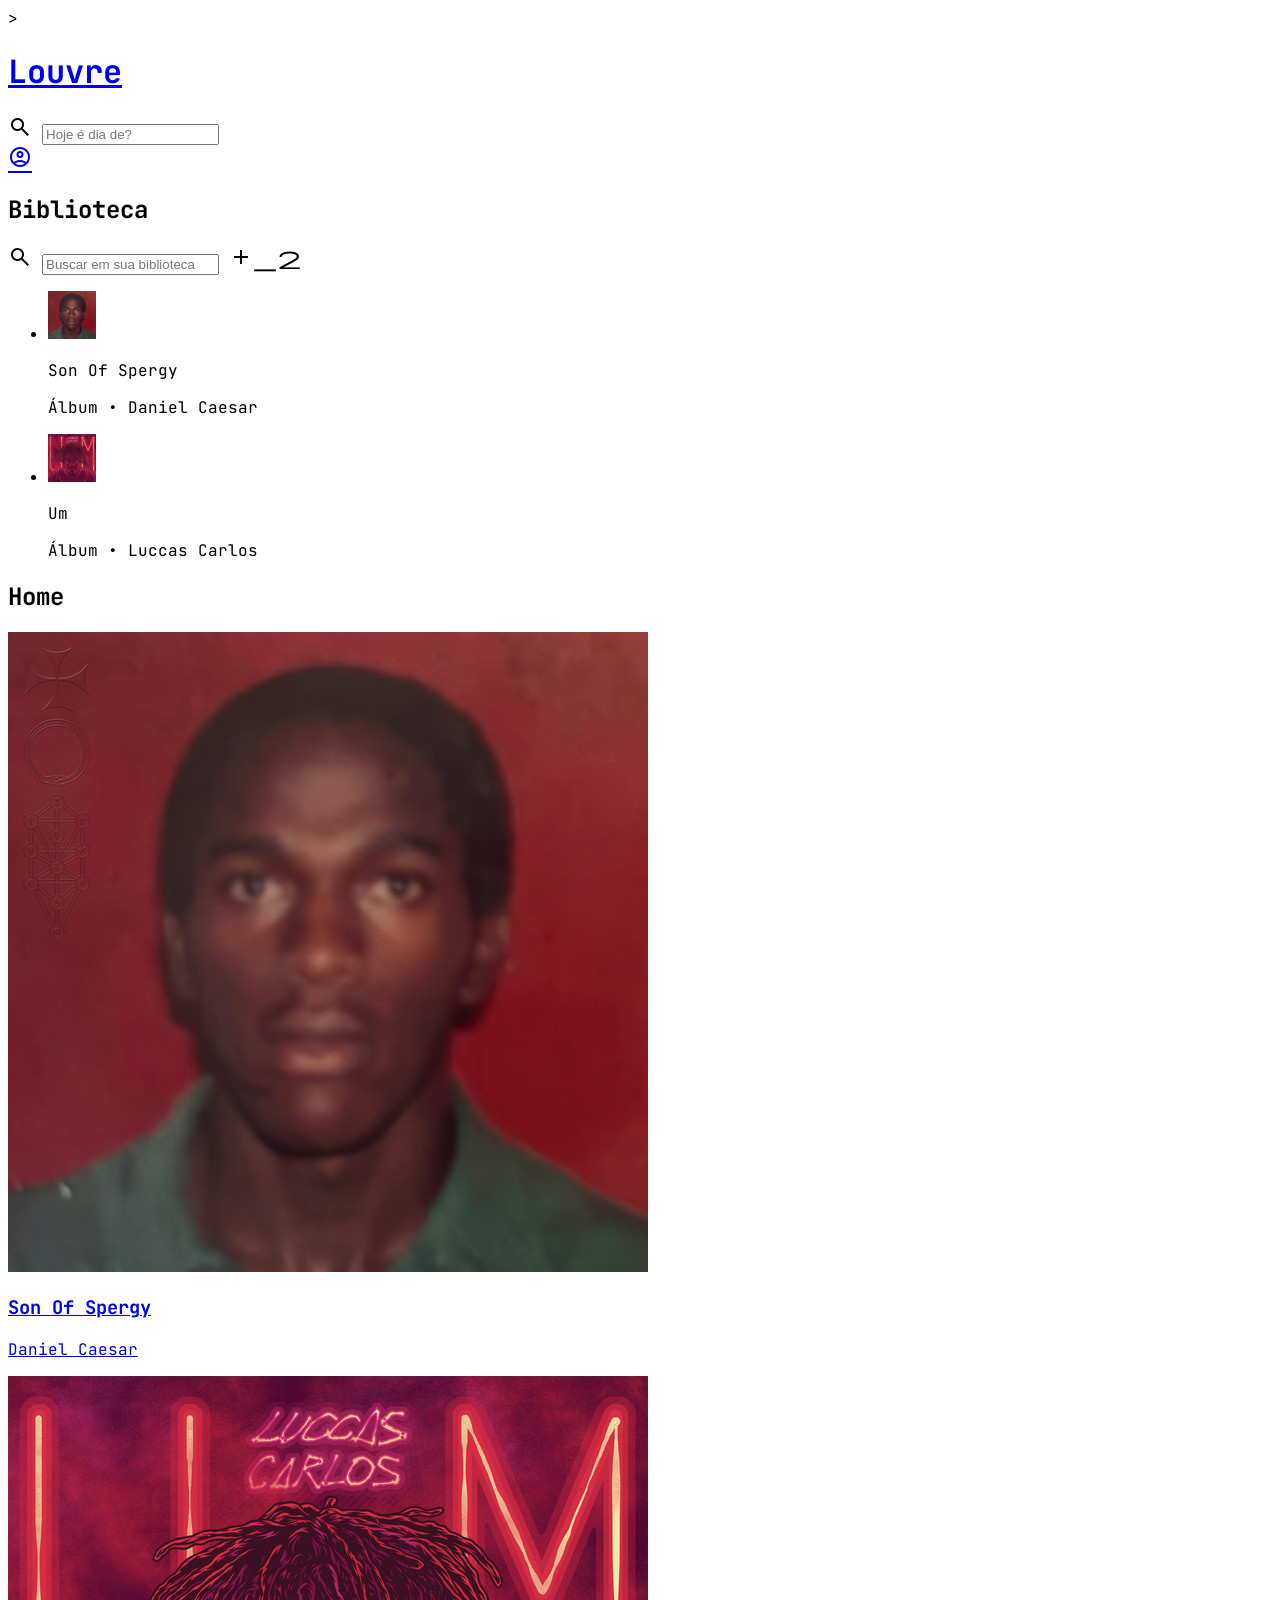
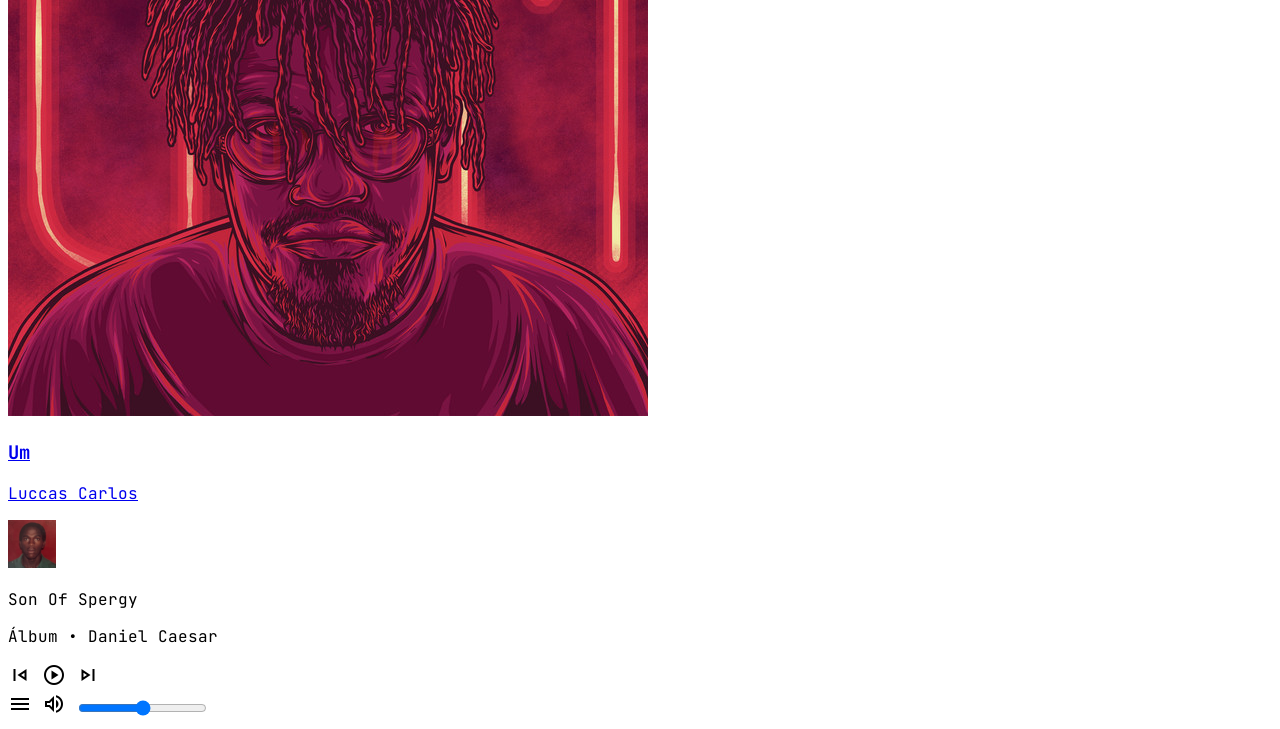
==== index.html @ fd935e62 "chore: estrutura inicial do Louvre com dados estáticos" ====
<!DOCTYPE html>
<html lang="pt-BR">

<head>
    <meta charset="UTF-8">
    <meta name="viewport" content="width=device-width, initial-scale=1.0">

    <title>Louvre Music</title>

    <link
        rel="stylesheet" href="assets/css/style.css">    
    >

    <!-- Google Fonts -->
    <link rel="preconnect" href="https://fonts.googleapis.com">
    <link rel="preconnect" href="https://fonts.gstatic.com" crossorigin>
    <link href="https://fonts.googleapis.com/css2?family=JetBrains+Mono:ital,wght@0,100..800;1,100..800&display=swap" rel="stylesheet">

    <!-- Google Material Symbols -->
    <link href="https://fonts.googleapis.com/css2?family=Material+Symbols+Outlined" rel="stylesheet" />
</head>

<body>
    <header class = "cabecalho">
        <div class = "marca">

            <!--href + a = vai pra lá-->
            <a href = "#index.html"><h1>Louvre</h1></a>
            
        </div>

        <div>

            <span class="material-symbols-outlined">
                search
            </span>

            <label for="busca"></label>
            <input type="text" id="busca" name="busca" placeholder="Hoje é dia de?">

        </div>

        <div>
            <a href = "perfil.html" <span class="material-symbols-outlined">
                account_circle
            </span></a>
        </div>
    </header>

    <main class = "conteudo">

        <aside class = "biblioteca">

            <div class = "cabecalho-biblioteca">

                <h2>Biblioteca</h2>

                <span class="material-symbols-outlined">
                search
                </span>

                <label for="busca"></label>
                <input type="text" id="busca" name="busca" placeholder="Buscar em sua biblioteca">

                <span class="material-symbols-outlined">
                    add_2
                </span>
            </div>

            <!-- Lista de Álbuns na Biblioteca -->
            <ul class="lista-biblioteca">

                <!-- Son of Spergy -->
                <li>
                    <img src="assets/img/capa-son-of-spergy.jpg" alt="Capa Son of Spergy" width="48">
                    <div class="info-item">
                        <p class="titulo">Son Of Spergy</p>
                        <p class="detalhes">
                            Álbum • Daniel Caesar
                        </p>
                    </div>
                </li>

                <!-- Um -->
                <li>
                    <img src="assets/img/capa-um.jpg" alt="Capa Um" width="48">
                    <div class="info-item">
                        <p class="titulo">Um</p>
                        <p class="detalhes">Álbum • Luccas Carlos</p>
                    </div>
                </li>
            </ul>
        </aside>

        <!-- LADO DIREITO: SUGESTÕES DO LOUVRE -->
        <section class="sugestoes-louvre">
            <h2>Home</h2>
            
            <div class="grid-cards">
                <!-- Card Son of Spergy-->
                <article class="card-album">
                    <!-- O href aqui direciona para a nova página do álbum -->
                    <a href="son-of-spergy.html">
                        <img src="assets/img/capa-son-of-spergy.jpg" alt="Capa Son of Spergy">
                        <h3>Son Of Spergy</h3>
                        <p>Daniel Caesar</p>
                    </a>
                </article>

                <!-- Card Um -->
                <article class="card-album">
                    <a href="#">
                        <img src="assets/img/capa-um.jpg" alt="Capa Um">
                        <h3>Um</h3>
                        <p>Luccas Carlos</p>
                    </a>
                </article>
            </div>
        </section>
    </main>

    <footer class="rodape">
        
        <article class= "tocando-agora">
            <img src="assets/img/capa-son-of-spergy.jpg" alt="Capa Son of Spergy" width="48">
                    <div class="info-item">
                        <p class="titulo">Son Of Spergy</p>
                        <p class="detalhes">
                            Álbum • Daniel Caesar
                        </p>
                    </div>
        </article>

        <div class = "player">
            
            <span class="material-symbols-outlined">
                skip_previous
            </span>

            <span class="material-symbols-outlined">
                play_circle
            </span>

            <span class="material-symbols-outlined">
                skip_next
            </span>
        </div>

        <div class = "controles">

            <span class="material-symbols-outlined">
                menu
            </span>


            <span class="material-symbols-outlined">
                volume_up
            </span>

            <label for="volume"></label>
            <input type="range" id="volume" name="volume" min="0" max="100" value="50">
</body>
</html>
---- assets/css/style.css ----
body {
    font-family: "JetBrains Mono", monospace;
}
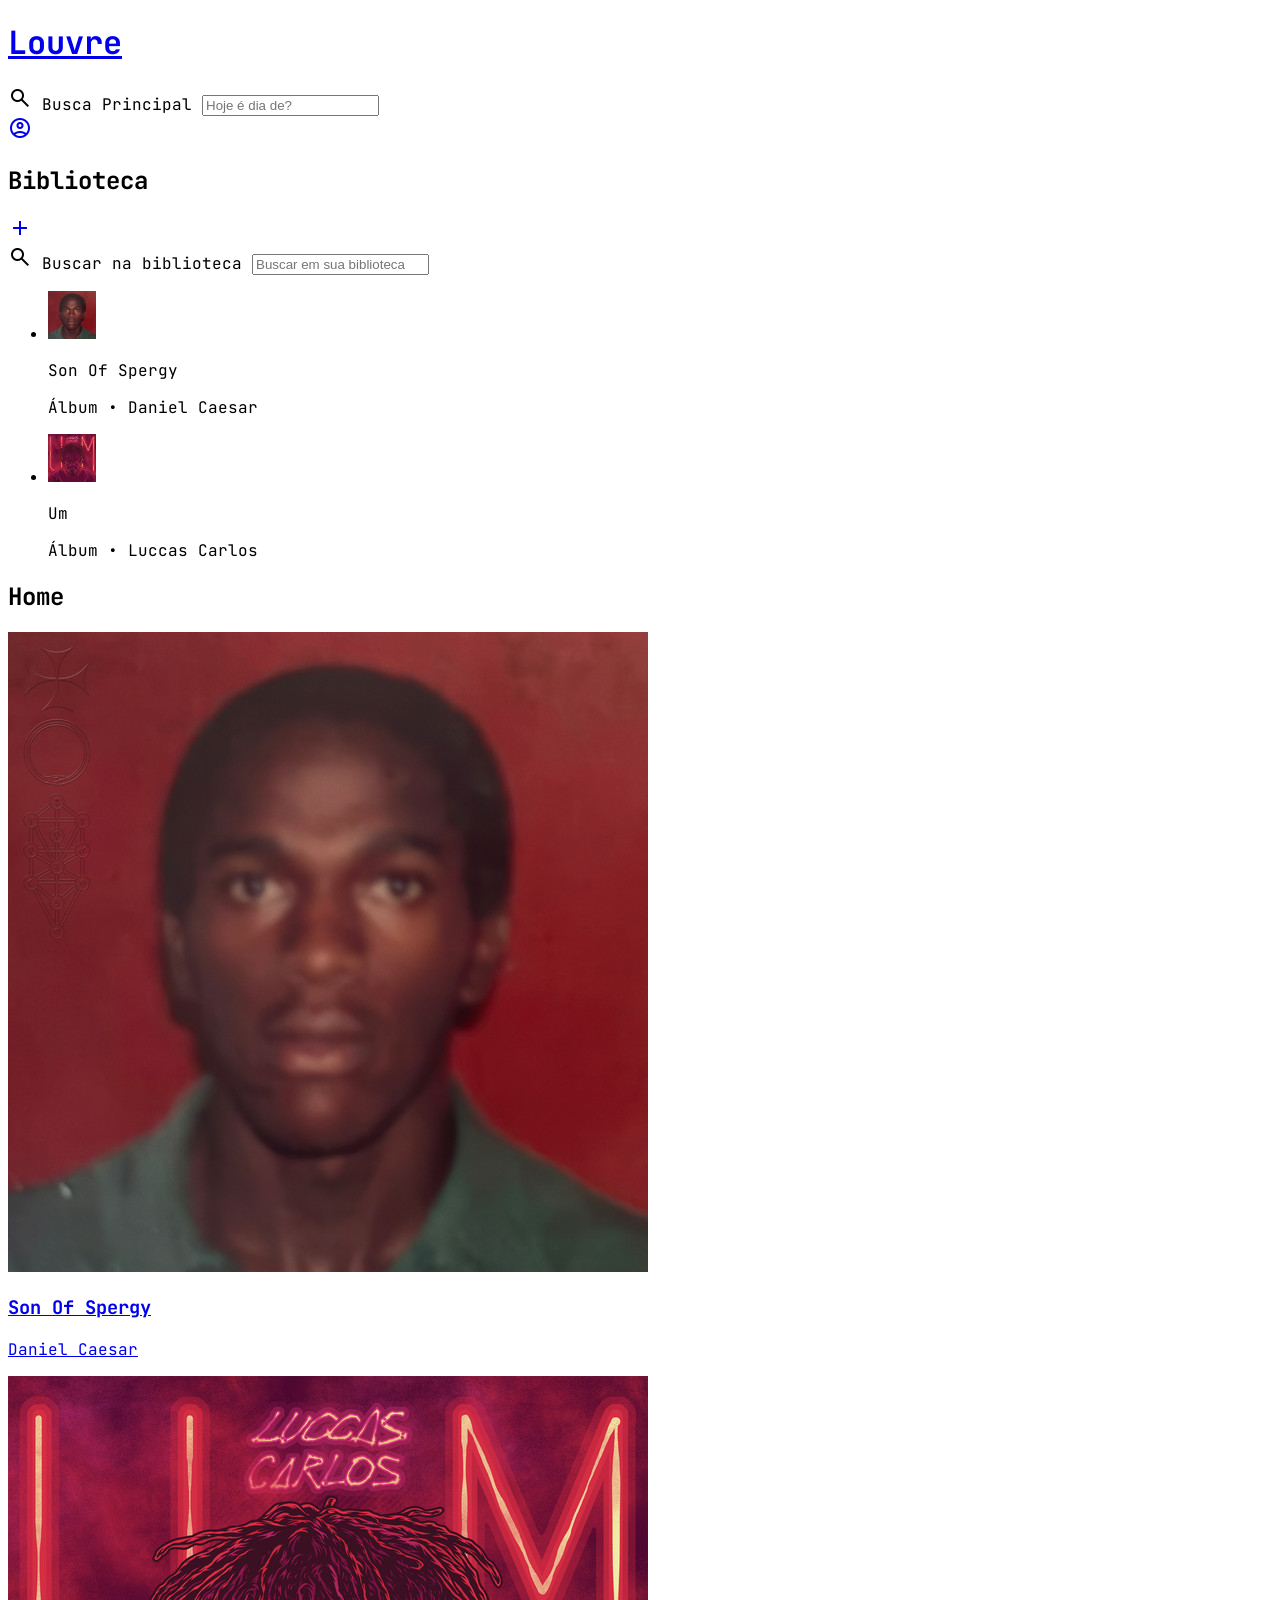
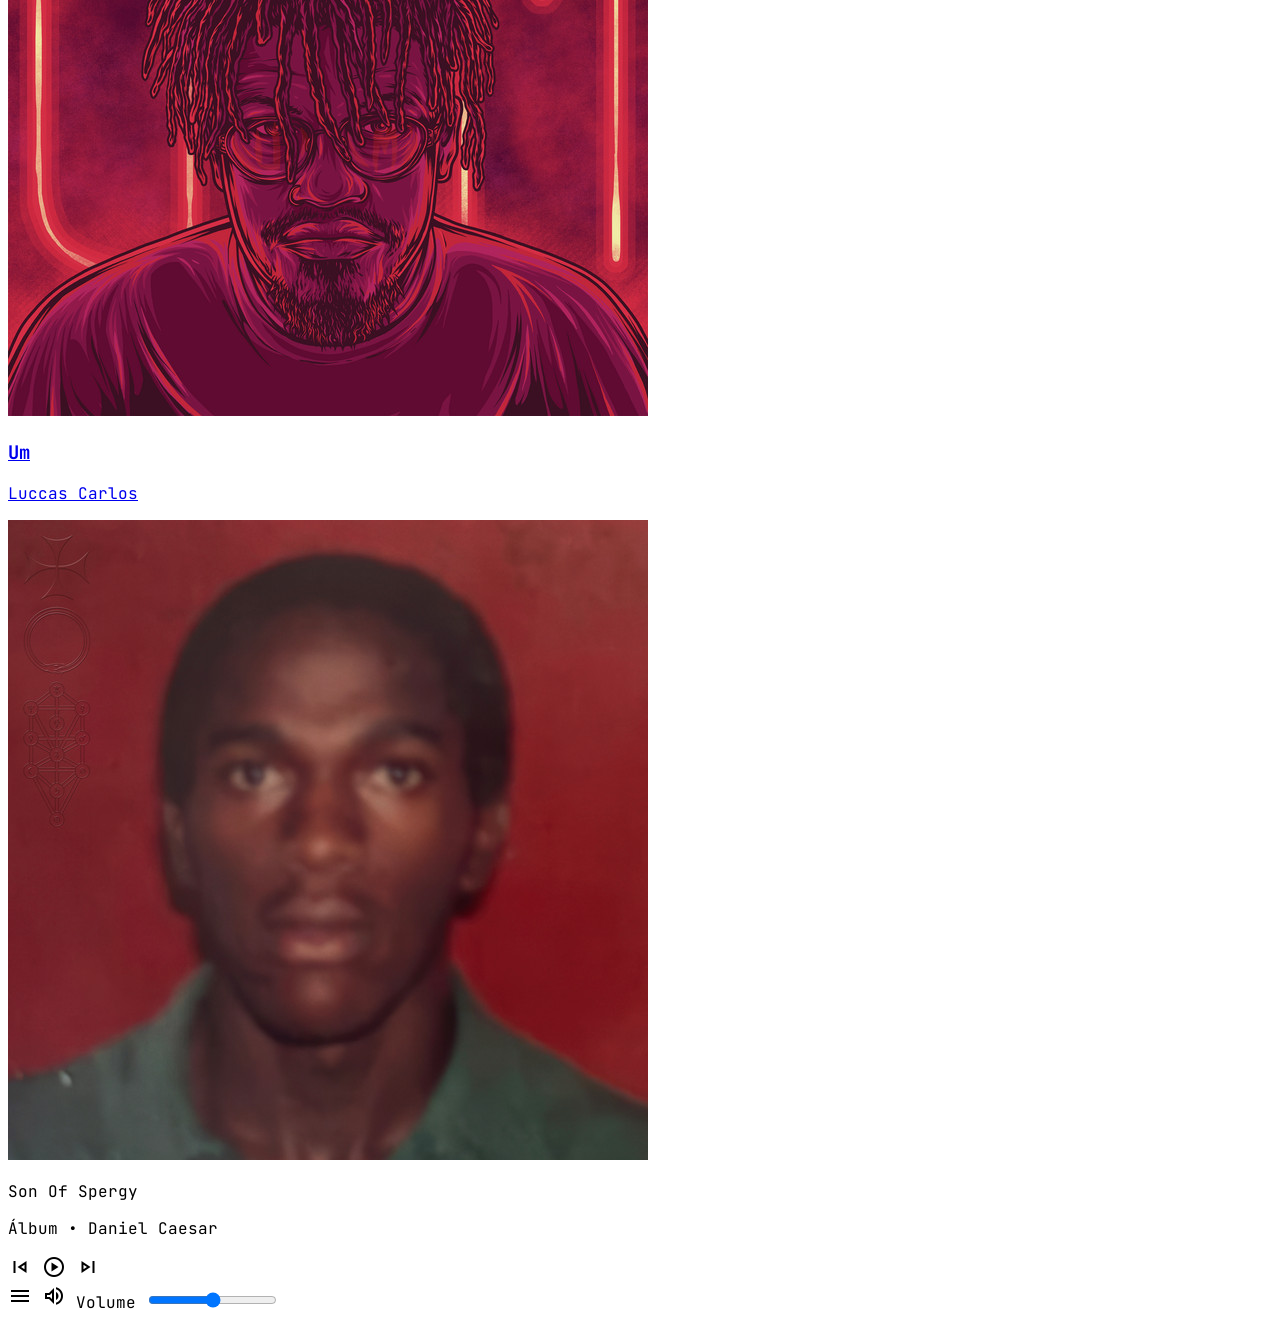
==== commit f4ed3d96: "fix: correção de de links, tags e ids" ====
--- a/index.html
+++ b/index.html
@@ -8,7 +8,7 @@
     <title>Louvre Music</title>
 
     <link
-        rel="stylesheet" href="assets/css/style.css">    
+        rel="stylesheet" href="assets/css/style.css" 
     >
 
     <!-- Google Fonts -->
@@ -25,29 +25,29 @@
         <div class = "marca">
 
             <!--href + a = vai pra lá-->
-            <a href = "#index.html"><h1>Louvre</h1></a>
+            <a href = "index.html"><h1>Louvre</h1></a>
             
         </div>
 
-        <div>
+        <div class="barra-busca">
 
             <span class="material-symbols-outlined">
                 search
             </span>
 
-            <label for="busca"></label>
-            <input type="text" id="busca" name="busca" placeholder="Hoje é dia de?">
+            <label for="busca-principal" class="sr-only">Busca Principal</label>
+            <input type="text" id="busca-principal" name="busca" placeholder="Hoje é dia de?">
 
         </div>
 
-        <div>
-            <a href = "perfil.html" <span class="material-symbols-outlined">
-                account_circle
-            </span></a>
+        <div class="menu-perfil">
+            <a href="pages/perfil.html" title="Meu Perfil">
+                <span class="material-symbols-outlined">account_circle</span>
+            </a>
         </div>
     </header>
 
-    <main class = "conteudo">
+    <div class = "conteiner-principal">
 
         <aside class = "biblioteca">
 
@@ -55,16 +55,16 @@
 
                 <h2>Biblioteca</h2>
 
-                <span class="material-symbols-outlined">
-                search
-                </span>
-
-                <label for="busca"></label>
-                <input type="text" id="busca" name="busca" placeholder="Buscar em sua biblioteca">
-
-                <span class="material-symbols-outlined">
-                    add_2
-                </span>
+                <!-- ícones que eram ações agora são botões/links -->
+                <div class="acoes-biblio">
+                    <a href="pages/cadastro.html" title="Adicionar Álbum"><span class="material-symbols-outlined">add</span></a>
+                </div>
+            </div>
+            
+            <div class="busca-biblio-container">
+                <span class="material-symbols-outlined">search</span>
+                <label for="busca-biblioteca" class="sr-only">Buscar na biblioteca</label>
+                <input type="text" id="busca-biblioteca" name="busca-biblioteca" placeholder="Buscar em sua biblioteca">
             </div>
 
             <!-- Lista de Álbuns na Biblioteca -->
@@ -93,14 +93,14 @@
         </aside>
 
         <!-- LADO DIREITO: SUGESTÕES DO LOUVRE -->
-        <section class="sugestoes-louvre">
+        <main class="sugestoes-louvre">
             <h2>Home</h2>
             
             <div class="grid-cards">
                 <!-- Card Son of Spergy-->
                 <article class="card-album">
                     <!-- O href aqui direciona para a nova página do álbum -->
-                    <a href="son-of-spergy.html">
+                    <a href="pages/son-of-spergy.html">
                         <img src="assets/img/capa-son-of-spergy.jpg" alt="Capa Son of Spergy">
                         <h3>Son Of Spergy</h3>
                         <p>Daniel Caesar</p>
@@ -109,55 +109,37 @@
 
                 <!-- Card Um -->
                 <article class="card-album">
-                    <a href="#">
+                    <a href="pages/um.html">
                         <img src="assets/img/capa-um.jpg" alt="Capa Um">
                         <h3>Um</h3>
                         <p>Luccas Carlos</p>
                     </a>
                 </article>
             </div>
-        </section>
-    </main>
+        </main>
+    </div>
 
     <footer class="rodape">
-        
-        <article class= "tocando-agora">
-            <img src="assets/img/capa-son-of-spergy.jpg" alt="Capa Son of Spergy" width="48">
-                    <div class="info-item">
-                        <p class="titulo">Son Of Spergy</p>
-                        <p class="detalhes">
-                            Álbum • Daniel Caesar
-                        </p>
-                    </div>
+        <article class="tocando-agora">
+            <img src="assets/img/capa-son-of-spergy.jpg" alt="Capa Son of Spergy">
+            <div class="info-item">
+                <p class="titulo">Son Of Spergy</p>
+                <p class="detalhes">Álbum • Daniel Caesar</p>
+            </div>
         </article>
 
-        <div class = "player">
-            
-            <span class="material-symbols-outlined">
-                skip_previous
-            </span>
-
-            <span class="material-symbols-outlined">
-                play_circle
-            </span>
-
-            <span class="material-symbols-outlined">
-                skip_next
-            </span>
+        <div class="player">
+            <span class="material-symbols-outlined">skip_previous</span>
+            <span class="material-symbols-outlined play-btn">play_circle</span>
+            <span class="material-symbols-outlined">skip_next</span>
         </div>
 
-        <div class = "controles">
-
-            <span class="material-symbols-outlined">
-                menu
-            </span>
-
-
-            <span class="material-symbols-outlined">
-                volume_up
-            </span>
-
-            <label for="volume"></label>
+        <div class="controles">
+            <span class="material-symbols-outlined">menu</span>
+            <span class="material-symbols-outlined">volume_up</span>
+            <label for="volume" class="sr-only">Volume</label>
             <input type="range" id="volume" name="volume" min="0" max="100" value="50">
+        </div>
+    </footer>
 </body>
 </html>
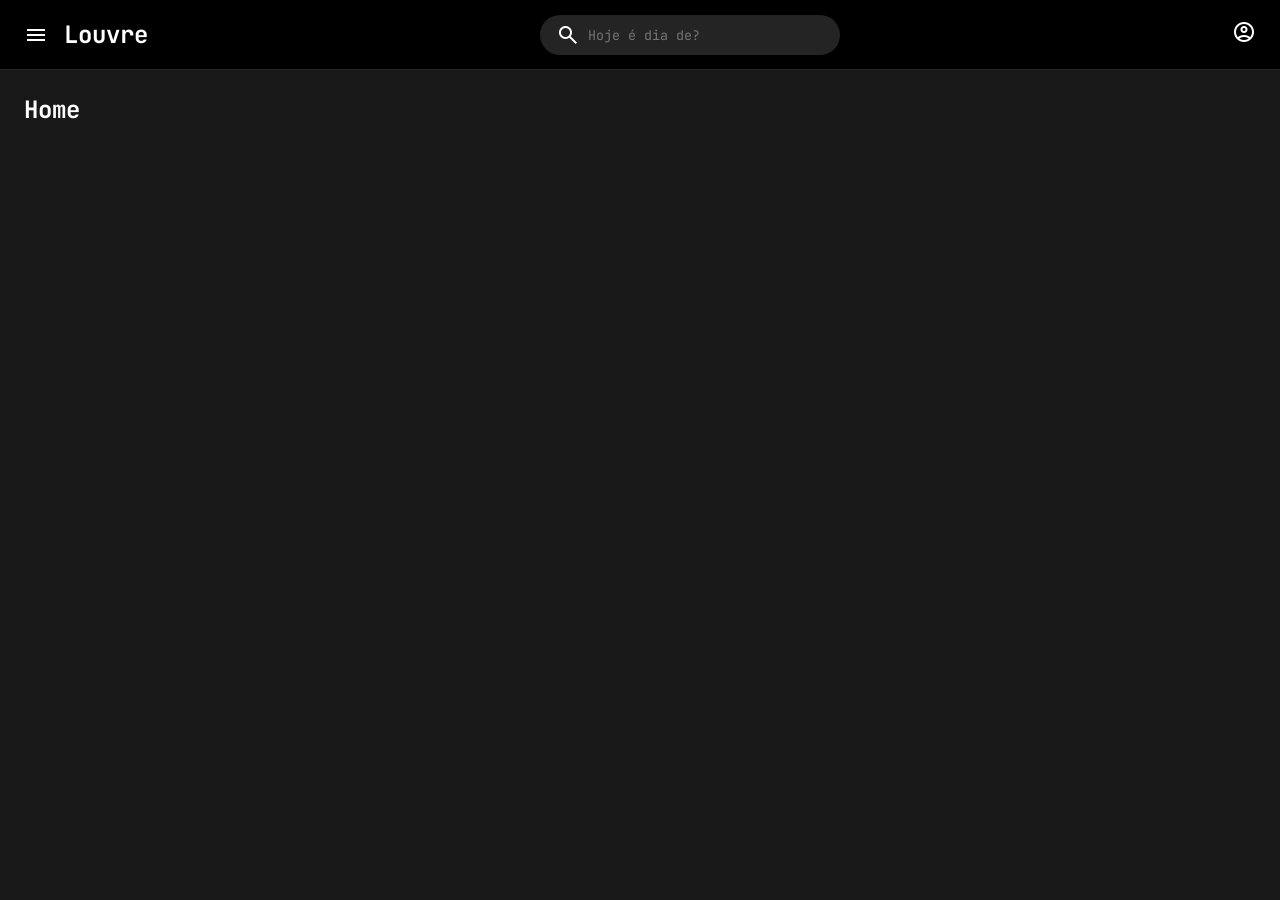
==== commit 43dce525: "feat: torna funcionais as buscas do header e da biblioteca com resultados que levam à página do álbu" ====
--- a/index.html
+++ b/index.html
@@ -21,125 +21,28 @@
 </head>
 
 <body>
-    <header class = "cabecalho">
-        <div class = "marca">
+    <div id="header-placeholder"></div>
 
-            <!--href + a = vai pra lá-->
-            <a href = "index.html"><h1>Louvre</h1></a>
-            
-        </div>
+    <div class="container-principal">
 
-        <div class="barra-busca">
-
-            <span class="material-symbols-outlined">
-                search
-            </span>
-
-            <label for="busca-principal" class="sr-only">Busca Principal</label>
-            <input type="text" id="busca-principal" name="busca" placeholder="Hoje é dia de?">
-
-        </div>
-
-        <div class="menu-perfil">
-            <a href="pages/perfil.html" title="Meu Perfil">
-                <span class="material-symbols-outlined">account_circle</span>
-            </a>
-        </div>
-    </header>
-
-    <div class = "conteiner-principal">
-
-        <aside class = "biblioteca">
-
-            <div class = "cabecalho-biblioteca">
-
-                <h2>Biblioteca</h2>
-
-                <!-- ícones que eram ações agora são botões/links -->
-                <div class="acoes-biblio">
-                    <a href="pages/cadastro.html" title="Adicionar Álbum"><span class="material-symbols-outlined">add</span></a>
-                </div>
-            </div>
-            
-            <div class="busca-biblio-container">
-                <span class="material-symbols-outlined">search</span>
-                <label for="busca-biblioteca" class="sr-only">Buscar na biblioteca</label>
-                <input type="text" id="busca-biblioteca" name="busca-biblioteca" placeholder="Buscar em sua biblioteca">
-            </div>
-
-            <!-- Lista de Álbuns na Biblioteca -->
-            <ul class="lista-biblioteca">
-
-                <!-- Son of Spergy -->
-                <li>
-                    <img src="assets/img/capa-son-of-spergy.jpg" alt="Capa Son of Spergy" width="48">
-                    <div class="info-item">
-                        <p class="titulo">Son Of Spergy</p>
-                        <p class="detalhes">
-                            Álbum • Daniel Caesar
-                        </p>
-                    </div>
-                </li>
-
-                <!-- Um -->
-                <li>
-                    <img src="assets/img/capa-um.jpg" alt="Capa Um" width="48">
-                    <div class="info-item">
-                        <p class="titulo">Um</p>
-                        <p class="detalhes">Álbum • Luccas Carlos</p>
-                    </div>
-                </li>
-            </ul>
-        </aside>
+        <div id="sidebar-placeholder"></div>
 
         <!-- LADO DIREITO: SUGESTÕES DO LOUVRE -->
         <main class="sugestoes-louvre">
             <h2>Home</h2>
             
-            <div class="grid-cards">
-                <!-- Card Son of Spergy-->
-                <article class="card-album">
-                    <!-- O href aqui direciona para a nova página do álbum -->
-                    <a href="pages/son-of-spergy.html">
-                        <img src="assets/img/capa-son-of-spergy.jpg" alt="Capa Son of Spergy">
-                        <h3>Son Of Spergy</h3>
-                        <p>Daniel Caesar</p>
-                    </a>
-                </article>
-
-                <!-- Card Um -->
-                <article class="card-album">
-                    <a href="pages/um.html">
-                        <img src="assets/img/capa-um.jpg" alt="Capa Um">
-                        <h3>Um</h3>
-                        <p>Luccas Carlos</p>
-                    </a>
-                </article>
-            </div>
+            <!-- Os cards são criados por assets/js/home.js -->
+            <div class="grid-cards" id="grid-albuns"></div>
         </main>
     </div>
 
-    <footer class="rodape">
-        <article class="tocando-agora">
-            <img src="assets/img/capa-son-of-spergy.jpg" alt="Capa Son of Spergy">
-            <div class="info-item">
-                <p class="titulo">Son Of Spergy</p>
-                <p class="detalhes">Álbum • Daniel Caesar</p>
-            </div>
-        </article>
-
-        <div class="player">
-            <span class="material-symbols-outlined">skip_previous</span>
-            <span class="material-symbols-outlined play-btn">play_circle</span>
-            <span class="material-symbols-outlined">skip_next</span>
-        </div>
-
-        <div class="controles">
-            <span class="material-symbols-outlined">menu</span>
-            <span class="material-symbols-outlined">volume_up</span>
-            <label for="volume" class="sr-only">Volume</label>
-            <input type="range" id="volume" name="volume" min="0" max="100" value="50">
-        </div>
-    </footer>
+    <div id="footer-placeholder"></div>
+    <script src="assets/js/dados.js"></script>
+    <script src="assets/js/utils.js"></script>
+    <script src="assets/js/api.js"></script>
+    <script src="assets/js/player.js"></script>
+    <script src="assets/js/busca.js"></script>
+    <script src="assets/js/home.js"></script>
+    <script src="assets/js/script.js"></script>
 </body>
 </html>
--- a/assets/css/style.css
+++ b/assets/css/style.css
@@ -1,3 +1,1226 @@
+:root {
+    --bg-header-footer: #000000;   /* Preto absoluto */
+    --bg-biblioteca: #121212;      /* Cinza escuro */
+    --bg-principal: #181818;       /* Cinza menos escuro */
+    
+    --texto-primario: #ffffff;
+    --texto-secundario: #b3b3b3;
+    --cor-destaque: #1db954;       /* Verde subtil para hover/play */
+    --cor-perigo: #ff4d4d;
+}
+
+* {
+    margin: 0;
+    padding: 0;
+    box-sizing: border-box; /* Cumpre o requisito "Box Model" */
+}
+
 body {
-    font-family: "JetBrains Mono", monospace;
-}+    font-family: 'JetBrains Mono', monospace;
+    background-color: var(--bg-principal);
+    color: var(--texto-primario);
+    height: 100vh;
+    overflow: hidden; /* Evita a barra de rolagem dupla */
+    
+    /* CUMPRE O REQUISITO: CSS GRID NO LAYOUT PRINCIPAL */
+    display: grid;
+    grid-template-rows: 70px minmax(0, 1fr) 90px; /* Header | Meio | Footer (minmax(0) deixa o meio rolar por dentro) */
+}
+
+/* Ocultar visualmente labels por acessibilidade */
+.sr-only {
+    position: absolute;
+    width: 1px;
+    height: 1px;
+    padding: 0;
+    margin: -1px;
+    overflow: hidden;
+    clip: rect(0, 0, 0, 0);
+    border: 0;
+}
+
+a {
+    color: inherit;
+    text-decoration: none;
+    transition: color 0.2s;
+}
+
+a:hover {
+    color: var(--cor-destaque);
+}
+
+/* ========================================================
+   HEADER & FOOTER (CUMPRE: Flexbox e Cor Preta Absoluta)
+   ======================================================== */
+.cabecalho, .rodape {
+    background-color: var(--bg-header-footer);
+    display: flex;
+    align-items: center;
+    justify-content: space-between;
+    padding: 0 24px;
+}
+
+.cabecalho {
+    border-bottom: 1px solid #282828;
+}
+
+.cabecalho h1 {
+    font-size: 24px;
+    font-weight: 700;
+}
+
+.barra-busca {
+    display: flex;
+    align-items: center;
+    background-color: #242424;
+    border-radius: 20px;
+    padding: 8px 16px;
+    width: 300px;
+}
+
+.barra-busca input, .busca-biblio-container input {
+    background: transparent;
+    border: none;
+    color: var(--texto-primario);
+    margin-left: 8px;
+    width: 100%;
+    font-family: inherit;
+}
+
+.barra-busca input:focus, .busca-biblio-container input:focus {
+    outline: none;
+}
+
+/* FOOTER (Player) */
+.rodape {
+    border-top: 1px solid #282828;
+}
+
+.tocando-agora {
+    display: flex;
+    align-items: center;
+    gap: 16px;
+    width: 30%;
+}
+
+.tocando-agora img {
+    width: 56px;
+    border-radius: 4px;
+}
+
+.player {
+    display: flex;
+    align-items: center;
+    gap: 20px;
+}
+
+.player span {
+    font-size: 28px;
+    cursor: pointer;
+    color: var(--texto-secundario);
+}
+
+.player span:hover { color: var(--texto-primario); }
+.player .play-btn { font-size: 40px; color: var(--texto-primario); }
+
+.controles {
+    display: flex;
+    align-items: center;
+    gap: 12px;
+    width: 30%;
+    justify-content: flex-end;
+}
+
+/* ========================================================
+   MIOLO DA PÁGINA (Sidebar + Main)
+   ======================================================== */
+.container-principal {
+    display: flex;
+    min-height: 0;      /* permite que o miolo encolha e role por dentro */
+    overflow: hidden;
+}
+
+/* BIBLIOTECA LATERAL */
+.biblioteca {
+    background-color: var(--bg-biblioteca);
+    width: 350px;
+    align-self: stretch; /* ocupa toda a altura do miolo */
+    padding: 16px;
+    display: flex;
+    flex-direction: column;
+    gap: 16px;
+    overflow-y: auto;
+}
+
+.cabecalho-biblioteca {
+    display: flex;
+    justify-content: space-between;
+    align-items: center;
+    color: var(--texto-secundario);
+}
+
+.busca-biblio-container {
+    display: flex;
+    background-color: #242424;
+    padding: 8px;
+    border-radius: 4px;
+}
+
+.lista-biblioteca {
+    list-style: none;
+    display: flex;
+    flex-direction: column;
+    gap: 12px;
+}
+
+.lista-biblioteca li {
+    display: flex;
+    align-items: center;
+    gap: 12px;
+    padding: 8px;
+    border-radius: 6px;
+    cursor: pointer;
+    transition: background 0.2s;
+}
+
+.lista-biblioteca li:hover {
+    background-color: #282828;
+}
+
+.lista-biblioteca img {
+    width: 48px;
+    border-radius: 4px;
+}
+
+.info-item .titulo {
+    font-weight: bold;
+    font-size: 14px;
+}
+
+.info-item .detalhes {
+    font-size: 12px;
+    color: var(--texto-secundario);
+    margin-top: 4px;
+}
+
+.sugestoes-louvre,
+.detalhes-album {
+    flex: 1;
+    background-color: var(--bg-principal);
+    padding: 24px;
+    overflow-y: auto;
+}
+
+.sugestoes-louvre h2 {
+    margin-bottom: 24px;
+}
+
+.grid-cards {
+    display: grid;
+    grid-template-columns: repeat(auto-fill, minmax(180px, 1fr));
+    gap: 24px;
+}
+
+.card-album {
+    background-color: #181818;
+    padding: 16px;
+    border-radius: 8px;
+    transition: background 0.3s;
+}
+
+.card-album:hover {
+    background-color: #282828;
+}
+
+.card-album img {
+    width: 100%;
+    border-radius: 6px;
+    margin-bottom: 16px;
+    box-shadow: 0 8px 24px rgba(0,0,0,0.5);
+}
+
+.card-album h3 {
+    font-size: 16px;
+    margin-bottom: 8px;
+    white-space: nowrap;
+    overflow: hidden;
+    text-overflow: ellipsis;
+}
+
+.card-album p {
+    font-size: 14px;
+    color: var(--texto-secundario);
+}
+
+.cabecalho-album-info {
+    display: flex;
+    align-items: flex-end;
+    gap: 24px;
+    margin-bottom: 32px;
+}
+
+.cabecalho-album-info img {
+    width: 200px;
+    box-shadow: 0 4px 30px rgba(0,0,0,0.5);
+}
+
+.textos-album h2 {
+    font-size: 64px;
+    margin: 8px 0;
+}
+
+.acoes-album {
+    display: flex;
+    align-items: center;
+    gap: 24px;
+    margin-bottom: 32px;
+}
+
+.play-grande {
+    font-size: 56px;
+    color: var(--cor-destaque);
+    cursor: pointer;
+}
+
+.tabela-faixas {
+    width: 100%;
+    border-collapse: collapse;
+    text-align: left;
+}
+
+.tabela-faixas th {
+    border-bottom: 1px solid #282828;
+    padding: 8px 16px;
+    color: var(--texto-secundario);
+    font-weight: normal;
+}
+
+.tabela-faixas td {
+    padding: 12px 16px;
+}
+
+.tabela-faixas tr:hover td {
+    background-color: rgba(255,255,255,0.1);
+    border-radius: 4px;
+}
+
+.nome-musica {
+    font-weight: bold;
+}
+
+.artistas-musica {
+    color: var(--texto-secundario);
+    font-size: 14px;
+}
+
+.area-cadastro {
+    width: 100%;
+    max-width: 800px;
+    margin: 0 auto;
+}
+
+.painel-formularios {
+    display: grid;
+    grid-template-columns: 1fr 1fr;
+    gap: 40px;
+    margin-top: 32px;
+}
+
+.grupo-input {
+    margin-bottom: 20px;
+    display: flex;
+    flex-direction: column;
+    gap: 8px;
+}
+
+.grupo-input label {
+    font-size: 14px;
+    color: var(--texto-secundario);
+}
+
+.grupo-input input {
+    padding: 12px;
+    border-radius: 4px;
+    border: 1px solid #333;
+    background-color: #242424;
+    color: white;
+    font-family: inherit;
+}
+
+.grupo-input input:focus {
+    border-color: var(--cor-destaque);
+    outline: none;
+}
+
+.btn-primario,
+.btn-secundario,
+.btn-icone {
+    padding: 10px 20px;
+    border-radius: 20px;
+    font-family: inherit;
+    font-weight: bold;
+    cursor: pointer;
+    border: none;
+    transition: 0.2s;
+}
+
+.btn-primario {
+    background-color: var(--cor-destaque);
+    color: black;
+}
+
+.btn-primario:hover {
+    transform: scale(1.05);
+}
+
+.btn-secundario {
+    background-color: transparent;
+    border: 1px solid #555;
+    color: white;
+}
+
+.btn-secundario:hover {
+    border-color: white;
+}
+
+.btn-icone {
+    padding: 6px;
+    border-radius: 50%;
+    display: flex;
+}
+
+.perigo {
+    color: var(--cor-perigo);
+}
+
+@media (max-width: 768px) {
+    .biblioteca {
+        display: none;
+    }
+
+    .painel-formularios {
+        grid-template-columns: 1fr;
+    }
+
+    .tocando-agora {
+        width: auto;
+    }
+
+    .tocando-agora .info-item {
+        display: none;
+    }
+
+    .volume-grupo,
+    .barra-progresso {
+        display: none;
+    }
+
+    .barra-busca {
+        width: auto;
+        flex: 1;
+        margin: 0 16px;
+    }
+}
+
+/* Transição suave para o movimento */
+.biblioteca {
+    transition: width 0.3s ease;
+    width: 350px; /* Largura padrão definida na etapa 2 */
+}
+
+/* O estado quando a classe é ativada pelo JS */
+.biblioteca.recolhida {
+    width: 80px; 
+    align-items: center; /* Centraliza os ícones */
+}
+
+/* Esconde textos, barra de busca e títulos quando estiver recolhida */
+.biblioteca.recolhida h2,
+.biblioteca.recolhida .busca-biblio-container,
+.biblioteca.recolhida .info-item,
+.biblioteca.recolhida .acoes-biblio {
+    display: none;
+}
+
+/* Ajusta as imagens da lista para ficarem centralizadas */
+.biblioteca.recolhida .lista-biblioteca li {
+    padding: 8px 0;
+    justify-content: center;
+}
+
+/* Faz as divs de placeholder "desaparecerem" estruturalmente para o Grid e Flexbox funcionarem */
+#header-placeholder, 
+#sidebar-placeholder, 
+#footer-placeholder {
+    display: contents;
+}
+
+
+/* Botão de recolher a biblioteca (ícone no header) */
+.marca {
+    display: flex;
+    align-items: center;
+    gap: 16px;
+}
+
+.btn-menu {
+    background: none;
+    border: none;
+    color: inherit;
+    cursor: pointer;
+    display: flex;
+}
+
+/* Páginas sem biblioteca (ex.: cadastro): não mostram o botão de recolher nem a busca */
+body[data-layout="sem-sidebar"] .btn-menu,
+body[data-layout="sem-sidebar"] .barra-busca {
+    display: none;
+}
+
+/* ========================================================
+   ETAPA 3 — elementos dinâmicos
+   ======================================================== */
+
+.vazio {
+    color: var(--texto-secundario);
+    font-size: 14px;
+    padding: 8px;
+}
+
+.vazio a {
+    color: var(--cor-destaque);
+    text-decoration: underline;
+}
+
+/* Itens da biblioteca agora são links */
+.lista-biblioteca li {
+    padding: 0;
+}
+
+.lista-biblioteca li a {
+    display: flex;
+    align-items: center;
+    gap: 12px;
+    padding: 8px;
+    border-radius: 6px;
+}
+
+.lista-biblioteca li a:hover,
+.lista-biblioteca li a.ativo {
+    background-color: #282828;
+    color: inherit;
+}
+
+.lista-biblioteca li a.ativo .titulo {
+    color: var(--cor-destaque);
+}
+
+.lista-biblioteca li.vazio:hover {
+    background: none;
+}
+
+.biblioteca.recolhida .lista-biblioteca li a {
+    padding: 8px 0;
+    justify-content: center;
+}
+
+/* Cards: o link ocupa o card todo */
+.card-album a {
+    display: block;
+}
+
+.card-album a:hover {
+    color: inherit;
+}
+
+.sugestoes-louvre .vazio {
+    grid-column: 1 / -1;
+}
+
+/* ========================================================
+   Cadastro: formulário, lista e controles
+   ======================================================== */
+
+/* A página de cadastro rola por dentro do miolo */
+.layout-centralizado {
+    overflow-y: auto;
+}
+
+.area-cadastro {
+    padding: 24px;
+}
+
+.area-cadastro h3 {
+    margin-bottom: 16px;
+}
+
+.painel-formularios {
+    align-items: start;
+}
+
+.grupo-input textarea,
+.controle-select select {
+    font-family: inherit;
+    font-size: 14px;
+    color: var(--texto-primario);
+    background-color: #242424;
+    border: 1px solid #333;
+    border-radius: 4px;
+}
+
+.grupo-input textarea {
+    padding: 12px;
+    resize: vertical;
+}
+
+.grupo-input textarea:focus,
+.controle-select select:focus {
+    border-color: var(--cor-destaque);
+    outline: none;
+}
+
+.grupo-input input.invalido,
+.grupo-input textarea.invalido {
+    border-color: var(--cor-perigo);
+}
+
+.erro-campo {
+    color: var(--cor-perigo);
+    font-size: 12px;
+}
+
+.erro-campo:empty {
+    display: none;
+}
+
+.dica-campo {
+    color: var(--texto-secundario);
+    font-size: 12px;
+}
+
+.dica-campo code {
+    color: var(--texto-primario);
+}
+
+.linha-dupla {
+    display: grid;
+    grid-template-columns: 1fr 1fr;
+    gap: 16px;
+}
+
+.grupo-acoes-form {
+    display: flex;
+    gap: 12px;
+    flex-wrap: wrap;
+    margin-top: 8px;
+}
+
+.btn-perigo {
+    background-color: var(--cor-perigo);
+    color: #fff;
+}
+
+.btn-icone {
+    background: transparent;
+    color: var(--texto-secundario);
+}
+
+.btn-icone:hover {
+    background-color: #333;
+    color: var(--texto-primario);
+}
+
+.btn-icone.perigo:hover {
+    color: var(--cor-perigo);
+}
+
+.contador {
+    color: var(--texto-secundario);
+    font-size: 14px;
+    font-weight: normal;
+}
+
+.controles-filtro {
+    display: flex;
+    flex-direction: column;
+    gap: 12px;
+    margin-bottom: 16px;
+}
+
+.controle-select {
+    display: flex;
+    align-items: center;
+    gap: 8px;
+    color: var(--texto-secundario);
+}
+
+.controle-select select {
+    flex: 1;
+    min-width: 0;
+    padding: 8px;
+}
+
+.lista-gerenciamento {
+    list-style: none;
+    display: flex;
+    flex-direction: column;
+    gap: 8px;
+}
+
+.lista-gerenciamento li {
+    display: flex;
+    align-items: center;
+    gap: 12px;
+    padding: 8px;
+    border-radius: 6px;
+    background-color: #1e1e1e;
+}
+
+.lista-gerenciamento li.em-edicao {
+    outline: 1px solid var(--cor-destaque);
+}
+
+.lista-gerenciamento li.vazio {
+    background: none;
+}
+
+.lista-gerenciamento img {
+    width: 48px;
+    height: 48px;
+    object-fit: cover;
+    border-radius: 4px;
+    display: block;
+}
+
+.lista-gerenciamento .info-item {
+    flex: 1;
+    min-width: 0;
+}
+
+.lista-gerenciamento .info-item p {
+    overflow: hidden;
+    text-overflow: ellipsis;
+    white-space: nowrap;
+}
+
+.lista-gerenciamento .acoes {
+    display: flex;
+    gap: 4px;
+}
+
+/* ========================================================
+   Avisos (toast) e janelas (modal)
+   ======================================================== */
+
+#area-toasts {
+    position: fixed;
+    right: 24px;
+    bottom: 110px;
+    display: flex;
+    flex-direction: column;
+    gap: 8px;
+    z-index: 2000;
+}
+
+.toast {
+    padding: 12px 16px;
+    border-radius: 6px;
+    font-size: 14px;
+    background-color: #282828;
+    border-left: 4px solid var(--cor-destaque);
+    box-shadow: 0 4px 16px rgba(0, 0, 0, 0.5);
+    animation: toast-entrada 0.2s ease;
+}
+
+.toast-erro {
+    border-left-color: var(--cor-perigo);
+}
+
+@keyframes toast-entrada {
+    from { opacity: 0; transform: translateY(8px); }
+    to { opacity: 1; transform: none; }
+}
+
+.modal {
+    background-color: #282828;
+    color: var(--texto-primario);
+    border: none;
+    border-radius: 8px;
+    padding: 24px;
+    margin: auto;
+    font-family: inherit;
+}
+
+.modal::backdrop {
+    background-color: rgba(0, 0, 0, 0.7);
+}
+
+.modal-confirmacao {
+    width: min(420px, 90vw);
+}
+
+.modal-confirmacao p {
+    color: var(--texto-secundario);
+    margin: 12px 0 20px;
+    font-size: 14px;
+}
+
+@media (max-width: 768px) {
+    .linha-dupla {
+        grid-template-columns: 1fr;
+    }
+}
+
+/* ========================================================
+   Player (rodapé) e fila
+   ======================================================== */
+
+.btn-player {
+    background: none;
+    border: none;
+    color: inherit;
+    cursor: pointer;
+    display: flex;
+    position: relative;
+}
+
+.btn-player:disabled {
+    opacity: 0.4;
+    cursor: default;
+}
+
+.tocando-agora a {
+    display: block;
+    flex-shrink: 0;
+}
+
+.tocando-agora img {
+    display: block;
+    height: 56px;
+    object-fit: cover;
+}
+
+.tocando-agora .info-item {
+    min-width: 0;
+}
+
+.tocando-agora .info-item p {
+    overflow: hidden;
+    text-overflow: ellipsis;
+    white-space: nowrap;
+}
+
+.player-centro {
+    display: flex;
+    flex-direction: column;
+    align-items: center;
+    gap: 4px;
+    flex: 1;
+    max-width: 520px;
+}
+
+.barra-progresso {
+    display: flex;
+    align-items: center;
+    gap: 8px;
+    width: 100%;
+    font-size: 11px;
+    color: var(--texto-secundario);
+}
+
+.barra-progresso input {
+    flex: 1;
+    accent-color: var(--cor-destaque);
+}
+
+.volume-grupo {
+    display: flex;
+    align-items: center;
+    gap: 8px;
+}
+
+.volume-grupo input {
+    width: 100px;
+    accent-color: var(--cor-destaque);
+}
+
+.controles .material-symbols-outlined {
+    color: var(--texto-secundario);
+}
+
+.controles .btn-player:hover .material-symbols-outlined {
+    color: var(--texto-primario);
+}
+
+.selo-fila {
+    position: absolute;
+    top: -6px;
+    right: -8px;
+    min-width: 16px;
+    padding: 0 4px;
+    border-radius: 8px;
+    background-color: var(--cor-destaque);
+    color: #000;
+    font-size: 10px;
+    font-weight: bold;
+    text-align: center;
+}
+
+.modal-fila {
+    width: min(520px, 92vw);
+    max-height: 80vh;
+}
+
+.cabecalho-modal {
+    display: flex;
+    justify-content: space-between;
+    align-items: center;
+    margin-bottom: 16px;
+}
+
+.modal-fila h4 {
+    color: var(--texto-secundario);
+    font-size: 13px;
+    margin: 16px 0 8px;
+}
+
+.titulo-secao-fila {
+    display: flex;
+    justify-content: space-between;
+    align-items: center;
+}
+
+.titulo-secao-fila .btn-secundario {
+    padding: 4px 12px;
+    font-size: 12px;
+}
+
+.lista-fila {
+    list-style: none;
+    display: flex;
+    flex-direction: column;
+    gap: 4px;
+}
+
+.item-fila {
+    display: flex;
+    align-items: center;
+    gap: 4px;
+}
+
+.item-fila-tocar {
+    flex: 1;
+    min-width: 0;
+    display: flex;
+    align-items: center;
+    gap: 12px;
+    padding: 6px;
+    border: none;
+    border-radius: 6px;
+    background: none;
+    color: inherit;
+    font-family: inherit;
+    text-align: left;
+    cursor: pointer;
+}
+
+.item-fila-tocar:hover {
+    background-color: #333;
+}
+
+.item-fila-tocar img {
+    border-radius: 4px;
+    height: 40px;
+    object-fit: cover;
+}
+
+.item-fila .info-item {
+    flex: 1;
+    min-width: 0;
+}
+
+.item-fila .info-item span {
+    display: block;
+    overflow: hidden;
+    text-overflow: ellipsis;
+    white-space: nowrap;
+}
+
+.item-fila .titulo {
+    font-weight: bold;
+    font-size: 14px;
+}
+
+.item-fila .detalhes {
+    font-size: 12px;
+    color: var(--texto-secundario);
+}
+
+.item-fila.atual .titulo {
+    color: var(--cor-destaque);
+}
+
+.duracao-fila {
+    font-size: 12px;
+    color: var(--texto-secundario);
+}
+
+/* ========================================================
+   Página do álbum
+   ======================================================== */
+
+.cabecalho-album-info img {
+    height: 200px;
+    object-fit: cover;
+    border-radius: 4px;
+}
+
+.textos-album .tipo {
+    text-transform: uppercase;
+    font-size: 12px;
+    color: var(--texto-secundario);
+}
+
+.textos-album h2 {
+    font-size: clamp(28px, 5vw, 56px);
+    line-height: 1.1;
+}
+
+.info-album {
+    color: var(--texto-secundario);
+    font-size: 14px;
+    margin-top: 4px;
+}
+
+.info-album strong {
+    color: var(--texto-primario);
+}
+
+.btn-play-grande {
+    background: none;
+    border: none;
+    display: flex;
+    cursor: pointer;
+}
+
+.btn-favorito.ativo {
+    color: var(--cor-destaque);
+}
+
+.menu-album {
+    position: relative;
+}
+
+.menu-opcoes {
+    position: absolute;
+    top: 100%;
+    left: 0;
+    z-index: 50;
+    min-width: 220px;
+    list-style: none;
+    background-color: #282828;
+    border-radius: 6px;
+    padding: 4px;
+    box-shadow: 0 8px 24px rgba(0, 0, 0, 0.6);
+}
+
+.menu-opcoes button {
+    width: 100%;
+    padding: 10px 12px;
+    background: none;
+    border: none;
+    border-radius: 4px;
+    color: var(--texto-primario);
+    font-family: inherit;
+    font-size: 14px;
+    text-align: left;
+    cursor: pointer;
+}
+
+.menu-opcoes button:hover {
+    background-color: #3a3a3a;
+}
+
+.menu-opcoes .perigo {
+    color: var(--cor-perigo);
+}
+
+.tabela-faixas .col-numero {
+    width: 56px;
+    color: var(--texto-secundario);
+}
+
+.tabela-faixas .btn-faixa {
+    display: none;
+    background: none;
+    border: none;
+    color: var(--texto-primario);
+    cursor: pointer;
+    padding: 0;
+}
+
+.tabela-faixas tr:hover .numero,
+.tabela-faixas tr.faixa-atual .numero {
+    display: none;
+}
+
+.tabela-faixas tr:hover .btn-faixa,
+.tabela-faixas tr.faixa-atual .btn-faixa {
+    display: flex;
+}
+
+.tabela-faixas tr.faixa-atual .nome-musica,
+.tabela-faixas tr.faixa-atual .btn-faixa {
+    color: var(--cor-destaque);
+}
+
+.tabela-faixas .col-acao {
+    width: 48px;
+}
+
+.tabela-faixas .col-acao .btn-icone {
+    visibility: hidden;
+}
+
+.tabela-faixas tr:hover .col-acao .btn-icone {
+    visibility: visible;
+}
+
+.tabela-faixas td .vazio {
+    padding: 16px 0;
+}
+
+@media (max-width: 768px) {
+    .cabecalho-album-info {
+        flex-direction: column;
+        align-items: flex-start;
+    }
+
+    .tabela-faixas th:nth-child(3),
+    .tabela-faixas td:nth-child(3) {
+        display: none;
+    }
+
+    .tabela-faixas .col-acao .btn-icone {
+        visibility: visible;
+    }
+}
+
+/* ========================================================
+   Importar do iTunes (cadastro)
+   ======================================================== */
+
+.painel-itunes {
+    margin-top: 40px;
+    padding-top: 24px;
+    border-top: 1px solid #282828;
+}
+
+.painel-itunes .dica-campo {
+    display: block;
+    margin-bottom: 12px;
+}
+
+.busca-itunes {
+    display: flex;
+    gap: 12px;
+    margin-bottom: 16px;
+}
+
+.busca-itunes .busca-biblio-container {
+    flex: 1;
+}
+
+.lista-gerenciamento .btn-secundario:disabled {
+    opacity: 0.5;
+    cursor: default;
+}
+
+/* ========================================================
+   Busca global (resultados em painel)
+   ======================================================== */
+
+.barra-busca {
+    position: relative;
+}
+
+.resultados-busca {
+    position: absolute;
+    top: calc(100% + 8px);
+    left: 0;
+    z-index: 100;
+    width: min(440px, 90vw);
+    max-height: 70vh;
+    overflow-y: auto;
+    padding: 8px;
+    background-color: #282828;
+    border-radius: 8px;
+    box-shadow: 0 8px 24px rgba(0, 0, 0, 0.6);
+}
+
+.resultados-busca[hidden] {
+    display: none;
+}
+
+.resultados-busca h4 {
+    margin: 8px 8px 4px;
+    color: var(--texto-secundario);
+    font-size: 12px;
+    text-transform: uppercase;
+}
+
+.resultado-item {
+    display: flex;
+    align-items: center;
+    gap: 12px;
+    width: 100%;
+    padding: 6px 8px;
+    border: none;
+    border-radius: 6px;
+    background: none;
+    color: var(--texto-primario);
+    font-family: inherit;
+    text-align: left;
+    cursor: pointer;
+}
+
+.resultado-item:hover {
+    background-color: #3a3a3a;
+    color: var(--texto-primario);
+}
+
+.resultado-item img {
+    border-radius: 4px;
+    object-fit: cover;
+}
+
+.resultado-item .info-item {
+    min-width: 0;
+}
+
+.resultado-item .info-item span {
+    display: block;
+    overflow: hidden;
+    text-overflow: ellipsis;
+    white-space: nowrap;
+}
+
+.resultado-item .titulo {
+    font-weight: bold;
+    font-size: 14px;
+}
+
+.resultado-item .detalhes {
+    font-size: 12px;
+    color: var(--texto-secundario);
+}
+
+.aviso-previa {
+    margin-bottom: 16px;
+    padding: 10px 14px;
+    border-left: 4px solid var(--cor-destaque);
+    border-radius: 4px;
+    background-color: #1e1e1e;
+    font-size: 13px;
+    color: var(--texto-secundario);
+}
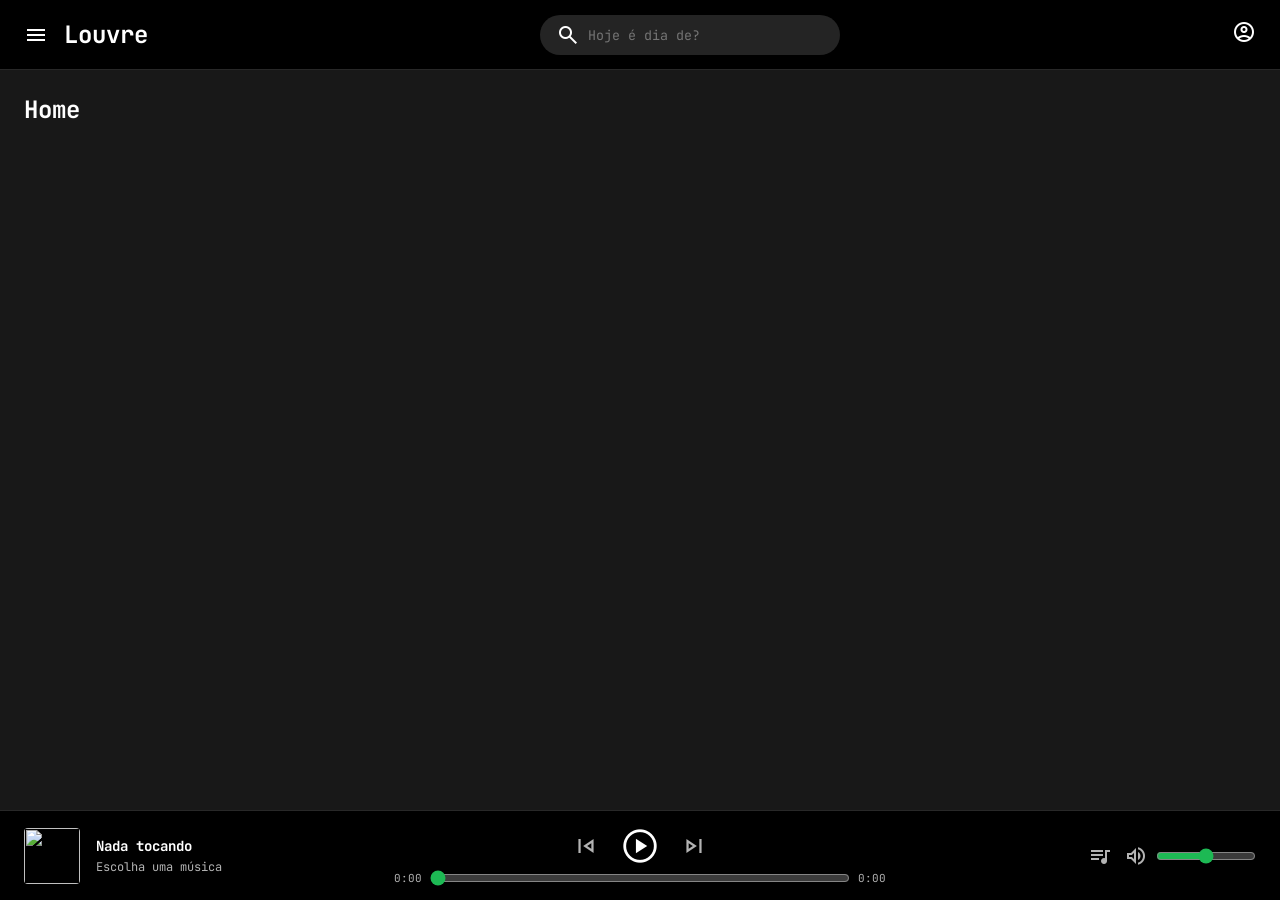
==== commit 20be43e8: "feat: implementa player persistente com nome da música tocando e fila de reprodução em modal Co-Auth" ====
--- a/index.html
+++ b/index.html
@@ -39,7 +39,6 @@
     <div id="footer-placeholder"></div>
     <script src="assets/js/dados.js"></script>
     <script src="assets/js/utils.js"></script>
-    <script src="assets/js/api.js"></script>
     <script src="assets/js/player.js"></script>
     <script src="assets/js/busca.js"></script>
     <script src="assets/js/home.js"></script>
--- a/assets/css/style.css
+++ b/assets/css/style.css
@@ -1105,122 +1105,3 @@
         visibility: visible;
     }
 }
-
-/* ========================================================
-   Importar do iTunes (cadastro)
-   ======================================================== */
-
-.painel-itunes {
-    margin-top: 40px;
-    padding-top: 24px;
-    border-top: 1px solid #282828;
-}
-
-.painel-itunes .dica-campo {
-    display: block;
-    margin-bottom: 12px;
-}
-
-.busca-itunes {
-    display: flex;
-    gap: 12px;
-    margin-bottom: 16px;
-}
-
-.busca-itunes .busca-biblio-container {
-    flex: 1;
-}
-
-.lista-gerenciamento .btn-secundario:disabled {
-    opacity: 0.5;
-    cursor: default;
-}
-
-/* ========================================================
-   Busca global (resultados em painel)
-   ======================================================== */
-
-.barra-busca {
-    position: relative;
-}
-
-.resultados-busca {
-    position: absolute;
-    top: calc(100% + 8px);
-    left: 0;
-    z-index: 100;
-    width: min(440px, 90vw);
-    max-height: 70vh;
-    overflow-y: auto;
-    padding: 8px;
-    background-color: #282828;
-    border-radius: 8px;
-    box-shadow: 0 8px 24px rgba(0, 0, 0, 0.6);
-}
-
-.resultados-busca[hidden] {
-    display: none;
-}
-
-.resultados-busca h4 {
-    margin: 8px 8px 4px;
-    color: var(--texto-secundario);
-    font-size: 12px;
-    text-transform: uppercase;
-}
-
-.resultado-item {
-    display: flex;
-    align-items: center;
-    gap: 12px;
-    width: 100%;
-    padding: 6px 8px;
-    border: none;
-    border-radius: 6px;
-    background: none;
-    color: var(--texto-primario);
-    font-family: inherit;
-    text-align: left;
-    cursor: pointer;
-}
-
-.resultado-item:hover {
-    background-color: #3a3a3a;
-    color: var(--texto-primario);
-}
-
-.resultado-item img {
-    border-radius: 4px;
-    object-fit: cover;
-}
-
-.resultado-item .info-item {
-    min-width: 0;
-}
-
-.resultado-item .info-item span {
-    display: block;
-    overflow: hidden;
-    text-overflow: ellipsis;
-    white-space: nowrap;
-}
-
-.resultado-item .titulo {
-    font-weight: bold;
-    font-size: 14px;
-}
-
-.resultado-item .detalhes {
-    font-size: 12px;
-    color: var(--texto-secundario);
-}
-
-.aviso-previa {
-    margin-bottom: 16px;
-    padding: 10px 14px;
-    border-left: 4px solid var(--cor-destaque);
-    border-radius: 4px;
-    background-color: #1e1e1e;
-    font-size: 13px;
-    color: var(--texto-secundario);
-}
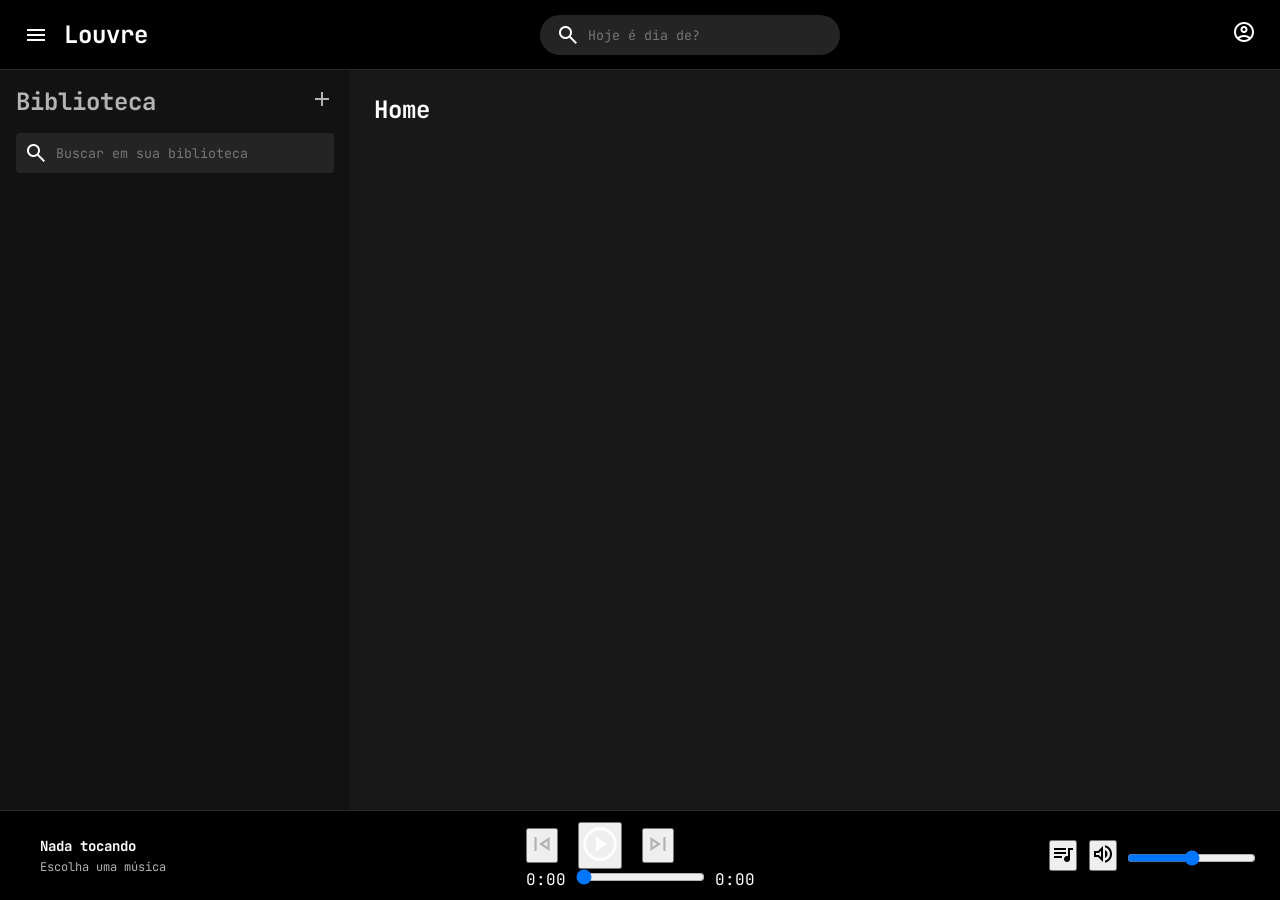
==== commit b8a19cef: "feat: gera Home e biblioteca dinamicamente a partir dos dados salvos Co-Authored-By: Claude Sonnet 5" ====
--- a/index.html
+++ b/index.html
@@ -39,7 +39,6 @@
     <div id="footer-placeholder"></div>
     <script src="assets/js/dados.js"></script>
     <script src="assets/js/utils.js"></script>
-    <script src="assets/js/player.js"></script>
     <script src="assets/js/busca.js"></script>
     <script src="assets/js/home.js"></script>
     <script src="assets/js/script.js"></script>
--- a/assets/css/style.css
+++ b/assets/css/style.css
@@ -410,8 +410,7 @@
         display: none;
     }
 
-    .volume-grupo,
-    .barra-progresso {
+    .controles {
         display: none;
     }
 
@@ -536,572 +535,3 @@
 .sugestoes-louvre .vazio {
     grid-column: 1 / -1;
 }
-
-/* ========================================================
-   Cadastro: formulário, lista e controles
-   ======================================================== */
-
-/* A página de cadastro rola por dentro do miolo */
-.layout-centralizado {
-    overflow-y: auto;
-}
-
-.area-cadastro {
-    padding: 24px;
-}
-
-.area-cadastro h3 {
-    margin-bottom: 16px;
-}
-
-.painel-formularios {
-    align-items: start;
-}
-
-.grupo-input textarea,
-.controle-select select {
-    font-family: inherit;
-    font-size: 14px;
-    color: var(--texto-primario);
-    background-color: #242424;
-    border: 1px solid #333;
-    border-radius: 4px;
-}
-
-.grupo-input textarea {
-    padding: 12px;
-    resize: vertical;
-}
-
-.grupo-input textarea:focus,
-.controle-select select:focus {
-    border-color: var(--cor-destaque);
-    outline: none;
-}
-
-.grupo-input input.invalido,
-.grupo-input textarea.invalido {
-    border-color: var(--cor-perigo);
-}
-
-.erro-campo {
-    color: var(--cor-perigo);
-    font-size: 12px;
-}
-
-.erro-campo:empty {
-    display: none;
-}
-
-.dica-campo {
-    color: var(--texto-secundario);
-    font-size: 12px;
-}
-
-.dica-campo code {
-    color: var(--texto-primario);
-}
-
-.linha-dupla {
-    display: grid;
-    grid-template-columns: 1fr 1fr;
-    gap: 16px;
-}
-
-.grupo-acoes-form {
-    display: flex;
-    gap: 12px;
-    flex-wrap: wrap;
-    margin-top: 8px;
-}
-
-.btn-perigo {
-    background-color: var(--cor-perigo);
-    color: #fff;
-}
-
-.btn-icone {
-    background: transparent;
-    color: var(--texto-secundario);
-}
-
-.btn-icone:hover {
-    background-color: #333;
-    color: var(--texto-primario);
-}
-
-.btn-icone.perigo:hover {
-    color: var(--cor-perigo);
-}
-
-.contador {
-    color: var(--texto-secundario);
-    font-size: 14px;
-    font-weight: normal;
-}
-
-.controles-filtro {
-    display: flex;
-    flex-direction: column;
-    gap: 12px;
-    margin-bottom: 16px;
-}
-
-.controle-select {
-    display: flex;
-    align-items: center;
-    gap: 8px;
-    color: var(--texto-secundario);
-}
-
-.controle-select select {
-    flex: 1;
-    min-width: 0;
-    padding: 8px;
-}
-
-.lista-gerenciamento {
-    list-style: none;
-    display: flex;
-    flex-direction: column;
-    gap: 8px;
-}
-
-.lista-gerenciamento li {
-    display: flex;
-    align-items: center;
-    gap: 12px;
-    padding: 8px;
-    border-radius: 6px;
-    background-color: #1e1e1e;
-}
-
-.lista-gerenciamento li.em-edicao {
-    outline: 1px solid var(--cor-destaque);
-}
-
-.lista-gerenciamento li.vazio {
-    background: none;
-}
-
-.lista-gerenciamento img {
-    width: 48px;
-    height: 48px;
-    object-fit: cover;
-    border-radius: 4px;
-    display: block;
-}
-
-.lista-gerenciamento .info-item {
-    flex: 1;
-    min-width: 0;
-}
-
-.lista-gerenciamento .info-item p {
-    overflow: hidden;
-    text-overflow: ellipsis;
-    white-space: nowrap;
-}
-
-.lista-gerenciamento .acoes {
-    display: flex;
-    gap: 4px;
-}
-
-/* ========================================================
-   Avisos (toast) e janelas (modal)
-   ======================================================== */
-
-#area-toasts {
-    position: fixed;
-    right: 24px;
-    bottom: 110px;
-    display: flex;
-    flex-direction: column;
-    gap: 8px;
-    z-index: 2000;
-}
-
-.toast {
-    padding: 12px 16px;
-    border-radius: 6px;
-    font-size: 14px;
-    background-color: #282828;
-    border-left: 4px solid var(--cor-destaque);
-    box-shadow: 0 4px 16px rgba(0, 0, 0, 0.5);
-    animation: toast-entrada 0.2s ease;
-}
-
-.toast-erro {
-    border-left-color: var(--cor-perigo);
-}
-
-@keyframes toast-entrada {
-    from { opacity: 0; transform: translateY(8px); }
-    to { opacity: 1; transform: none; }
-}
-
-.modal {
-    background-color: #282828;
-    color: var(--texto-primario);
-    border: none;
-    border-radius: 8px;
-    padding: 24px;
-    margin: auto;
-    font-family: inherit;
-}
-
-.modal::backdrop {
-    background-color: rgba(0, 0, 0, 0.7);
-}
-
-.modal-confirmacao {
-    width: min(420px, 90vw);
-}
-
-.modal-confirmacao p {
-    color: var(--texto-secundario);
-    margin: 12px 0 20px;
-    font-size: 14px;
-}
-
-@media (max-width: 768px) {
-    .linha-dupla {
-        grid-template-columns: 1fr;
-    }
-}
-
-/* ========================================================
-   Player (rodapé) e fila
-   ======================================================== */
-
-.btn-player {
-    background: none;
-    border: none;
-    color: inherit;
-    cursor: pointer;
-    display: flex;
-    position: relative;
-}
-
-.btn-player:disabled {
-    opacity: 0.4;
-    cursor: default;
-}
-
-.tocando-agora a {
-    display: block;
-    flex-shrink: 0;
-}
-
-.tocando-agora img {
-    display: block;
-    height: 56px;
-    object-fit: cover;
-}
-
-.tocando-agora .info-item {
-    min-width: 0;
-}
-
-.tocando-agora .info-item p {
-    overflow: hidden;
-    text-overflow: ellipsis;
-    white-space: nowrap;
-}
-
-.player-centro {
-    display: flex;
-    flex-direction: column;
-    align-items: center;
-    gap: 4px;
-    flex: 1;
-    max-width: 520px;
-}
-
-.barra-progresso {
-    display: flex;
-    align-items: center;
-    gap: 8px;
-    width: 100%;
-    font-size: 11px;
-    color: var(--texto-secundario);
-}
-
-.barra-progresso input {
-    flex: 1;
-    accent-color: var(--cor-destaque);
-}
-
-.volume-grupo {
-    display: flex;
-    align-items: center;
-    gap: 8px;
-}
-
-.volume-grupo input {
-    width: 100px;
-    accent-color: var(--cor-destaque);
-}
-
-.controles .material-symbols-outlined {
-    color: var(--texto-secundario);
-}
-
-.controles .btn-player:hover .material-symbols-outlined {
-    color: var(--texto-primario);
-}
-
-.selo-fila {
-    position: absolute;
-    top: -6px;
-    right: -8px;
-    min-width: 16px;
-    padding: 0 4px;
-    border-radius: 8px;
-    background-color: var(--cor-destaque);
-    color: #000;
-    font-size: 10px;
-    font-weight: bold;
-    text-align: center;
-}
-
-.modal-fila {
-    width: min(520px, 92vw);
-    max-height: 80vh;
-}
-
-.cabecalho-modal {
-    display: flex;
-    justify-content: space-between;
-    align-items: center;
-    margin-bottom: 16px;
-}
-
-.modal-fila h4 {
-    color: var(--texto-secundario);
-    font-size: 13px;
-    margin: 16px 0 8px;
-}
-
-.titulo-secao-fila {
-    display: flex;
-    justify-content: space-between;
-    align-items: center;
-}
-
-.titulo-secao-fila .btn-secundario {
-    padding: 4px 12px;
-    font-size: 12px;
-}
-
-.lista-fila {
-    list-style: none;
-    display: flex;
-    flex-direction: column;
-    gap: 4px;
-}
-
-.item-fila {
-    display: flex;
-    align-items: center;
-    gap: 4px;
-}
-
-.item-fila-tocar {
-    flex: 1;
-    min-width: 0;
-    display: flex;
-    align-items: center;
-    gap: 12px;
-    padding: 6px;
-    border: none;
-    border-radius: 6px;
-    background: none;
-    color: inherit;
-    font-family: inherit;
-    text-align: left;
-    cursor: pointer;
-}
-
-.item-fila-tocar:hover {
-    background-color: #333;
-}
-
-.item-fila-tocar img {
-    border-radius: 4px;
-    height: 40px;
-    object-fit: cover;
-}
-
-.item-fila .info-item {
-    flex: 1;
-    min-width: 0;
-}
-
-.item-fila .info-item span {
-    display: block;
-    overflow: hidden;
-    text-overflow: ellipsis;
-    white-space: nowrap;
-}
-
-.item-fila .titulo {
-    font-weight: bold;
-    font-size: 14px;
-}
-
-.item-fila .detalhes {
-    font-size: 12px;
-    color: var(--texto-secundario);
-}
-
-.item-fila.atual .titulo {
-    color: var(--cor-destaque);
-}
-
-.duracao-fila {
-    font-size: 12px;
-    color: var(--texto-secundario);
-}
-
-/* ========================================================
-   Página do álbum
-   ======================================================== */
-
-.cabecalho-album-info img {
-    height: 200px;
-    object-fit: cover;
-    border-radius: 4px;
-}
-
-.textos-album .tipo {
-    text-transform: uppercase;
-    font-size: 12px;
-    color: var(--texto-secundario);
-}
-
-.textos-album h2 {
-    font-size: clamp(28px, 5vw, 56px);
-    line-height: 1.1;
-}
-
-.info-album {
-    color: var(--texto-secundario);
-    font-size: 14px;
-    margin-top: 4px;
-}
-
-.info-album strong {
-    color: var(--texto-primario);
-}
-
-.btn-play-grande {
-    background: none;
-    border: none;
-    display: flex;
-    cursor: pointer;
-}
-
-.btn-favorito.ativo {
-    color: var(--cor-destaque);
-}
-
-.menu-album {
-    position: relative;
-}
-
-.menu-opcoes {
-    position: absolute;
-    top: 100%;
-    left: 0;
-    z-index: 50;
-    min-width: 220px;
-    list-style: none;
-    background-color: #282828;
-    border-radius: 6px;
-    padding: 4px;
-    box-shadow: 0 8px 24px rgba(0, 0, 0, 0.6);
-}
-
-.menu-opcoes button {
-    width: 100%;
-    padding: 10px 12px;
-    background: none;
-    border: none;
-    border-radius: 4px;
-    color: var(--texto-primario);
-    font-family: inherit;
-    font-size: 14px;
-    text-align: left;
-    cursor: pointer;
-}
-
-.menu-opcoes button:hover {
-    background-color: #3a3a3a;
-}
-
-.menu-opcoes .perigo {
-    color: var(--cor-perigo);
-}
-
-.tabela-faixas .col-numero {
-    width: 56px;
-    color: var(--texto-secundario);
-}
-
-.tabela-faixas .btn-faixa {
-    display: none;
-    background: none;
-    border: none;
-    color: var(--texto-primario);
-    cursor: pointer;
-    padding: 0;
-}
-
-.tabela-faixas tr:hover .numero,
-.tabela-faixas tr.faixa-atual .numero {
-    display: none;
-}
-
-.tabela-faixas tr:hover .btn-faixa,
-.tabela-faixas tr.faixa-atual .btn-faixa {
-    display: flex;
-}
-
-.tabela-faixas tr.faixa-atual .nome-musica,
-.tabela-faixas tr.faixa-atual .btn-faixa {
-    color: var(--cor-destaque);
-}
-
-.tabela-faixas .col-acao {
-    width: 48px;
-}
-
-.tabela-faixas .col-acao .btn-icone {
-    visibility: hidden;
-}
-
-.tabela-faixas tr:hover .col-acao .btn-icone {
-    visibility: visible;
-}
-
-.tabela-faixas td .vazio {
-    padding: 16px 0;
-}
-
-@media (max-width: 768px) {
-    .cabecalho-album-info {
-        flex-direction: column;
-        align-items: flex-start;
-    }
-
-    .tabela-faixas th:nth-child(3),
-    .tabela-faixas td:nth-child(3) {
-        display: none;
-    }
-
-    .tabela-faixas .col-acao .btn-icone {
-        visibility: visible;
-    }
-}
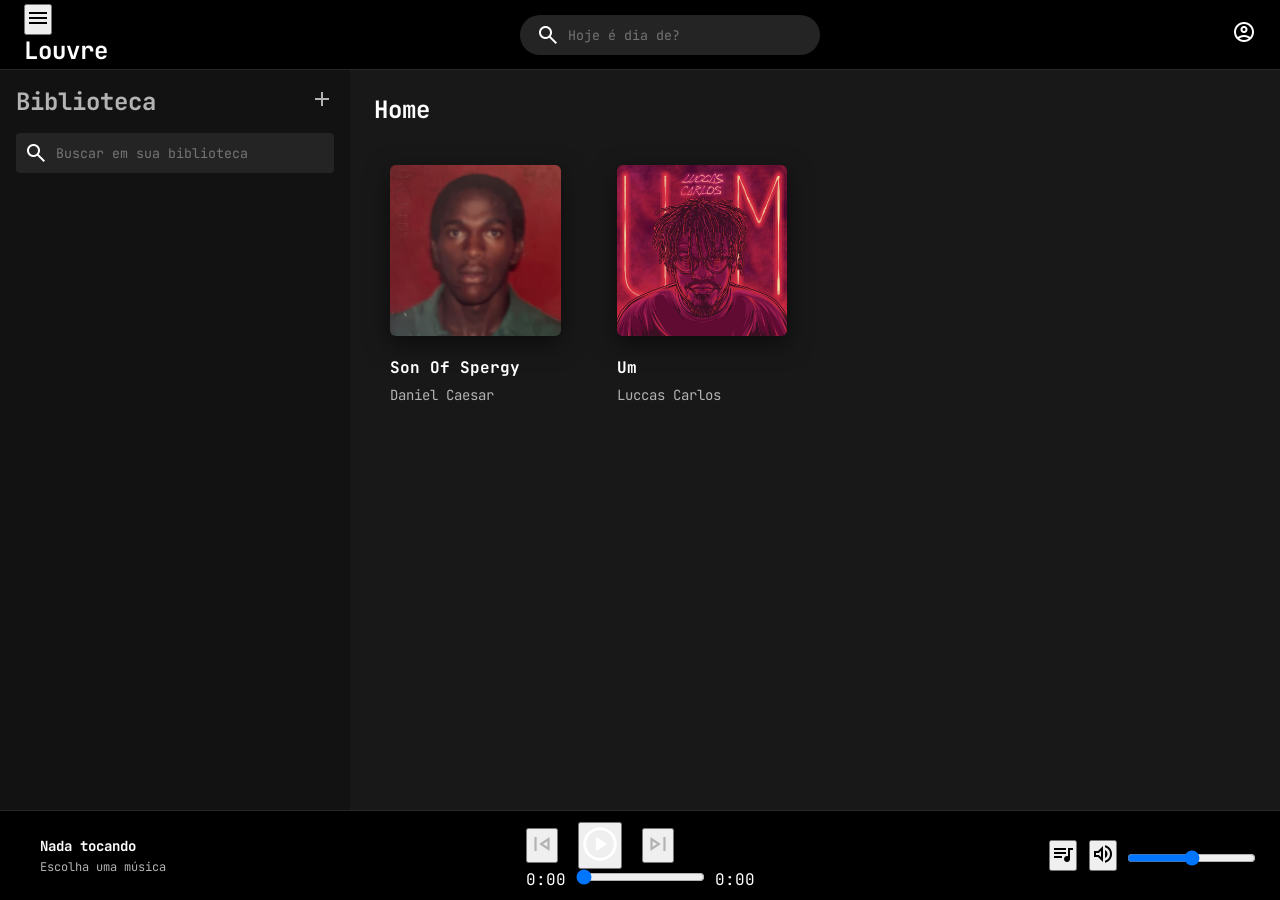
==== commit 2dc2524b: "fix: corrige classe container-principal e faz a biblioteca ocupar toda a altura Co-Authored-By: Clau" ====
--- a/index.html
+++ b/index.html
@@ -31,16 +31,30 @@
         <main class="sugestoes-louvre">
             <h2>Home</h2>
             
-            <!-- Os cards são criados por assets/js/home.js -->
-            <div class="grid-cards" id="grid-albuns"></div>
+            <div class="grid-cards">
+                <!-- Card Son of Spergy-->
+                <article class="card-album">
+                    <!-- O href aqui direciona para a nova página do álbum -->
+                    <a href="pages/son-of-spergy.html">
+                        <img src="assets/img/capa-son-of-spergy.jpg" alt="Capa Son of Spergy">
+                        <h3>Son Of Spergy</h3>
+                        <p>Daniel Caesar</p>
+                    </a>
+                </article>
+
+                <!-- Card Um -->
+                <article class="card-album">
+                    <a href="pages/um.html">
+                        <img src="assets/img/capa-um.jpg" alt="Capa Um">
+                        <h3>Um</h3>
+                        <p>Luccas Carlos</p>
+                    </a>
+                </article>
+            </div>
         </main>
     </div>
 
     <div id="footer-placeholder"></div>
-    <script src="assets/js/dados.js"></script>
-    <script src="assets/js/utils.js"></script>
-    <script src="assets/js/busca.js"></script>
-    <script src="assets/js/home.js"></script>
     <script src="assets/js/script.js"></script>
 </body>
 </html>
--- a/assets/css/style.css
+++ b/assets/css/style.css
@@ -454,84 +454,3 @@
     display: contents;
 }
 
-
-/* Botão de recolher a biblioteca (ícone no header) */
-.marca {
-    display: flex;
-    align-items: center;
-    gap: 16px;
-}
-
-.btn-menu {
-    background: none;
-    border: none;
-    color: inherit;
-    cursor: pointer;
-    display: flex;
-}
-
-/* Páginas sem biblioteca (ex.: cadastro): não mostram o botão de recolher nem a busca */
-body[data-layout="sem-sidebar"] .btn-menu,
-body[data-layout="sem-sidebar"] .barra-busca {
-    display: none;
-}
-
-/* ========================================================
-   ETAPA 3 — elementos dinâmicos
-   ======================================================== */
-
-.vazio {
-    color: var(--texto-secundario);
-    font-size: 14px;
-    padding: 8px;
-}
-
-.vazio a {
-    color: var(--cor-destaque);
-    text-decoration: underline;
-}
-
-/* Itens da biblioteca agora são links */
-.lista-biblioteca li {
-    padding: 0;
-}
-
-.lista-biblioteca li a {
-    display: flex;
-    align-items: center;
-    gap: 12px;
-    padding: 8px;
-    border-radius: 6px;
-}
-
-.lista-biblioteca li a:hover,
-.lista-biblioteca li a.ativo {
-    background-color: #282828;
-    color: inherit;
-}
-
-.lista-biblioteca li a.ativo .titulo {
-    color: var(--cor-destaque);
-}
-
-.lista-biblioteca li.vazio:hover {
-    background: none;
-}
-
-.biblioteca.recolhida .lista-biblioteca li a {
-    padding: 8px 0;
-    justify-content: center;
-}
-
-/* Cards: o link ocupa o card todo */
-.card-album a {
-    display: block;
-}
-
-.card-album a:hover {
-    color: inherit;
-}
-
-.sugestoes-louvre .vazio {
-    grid-column: 1 / -1;
-}
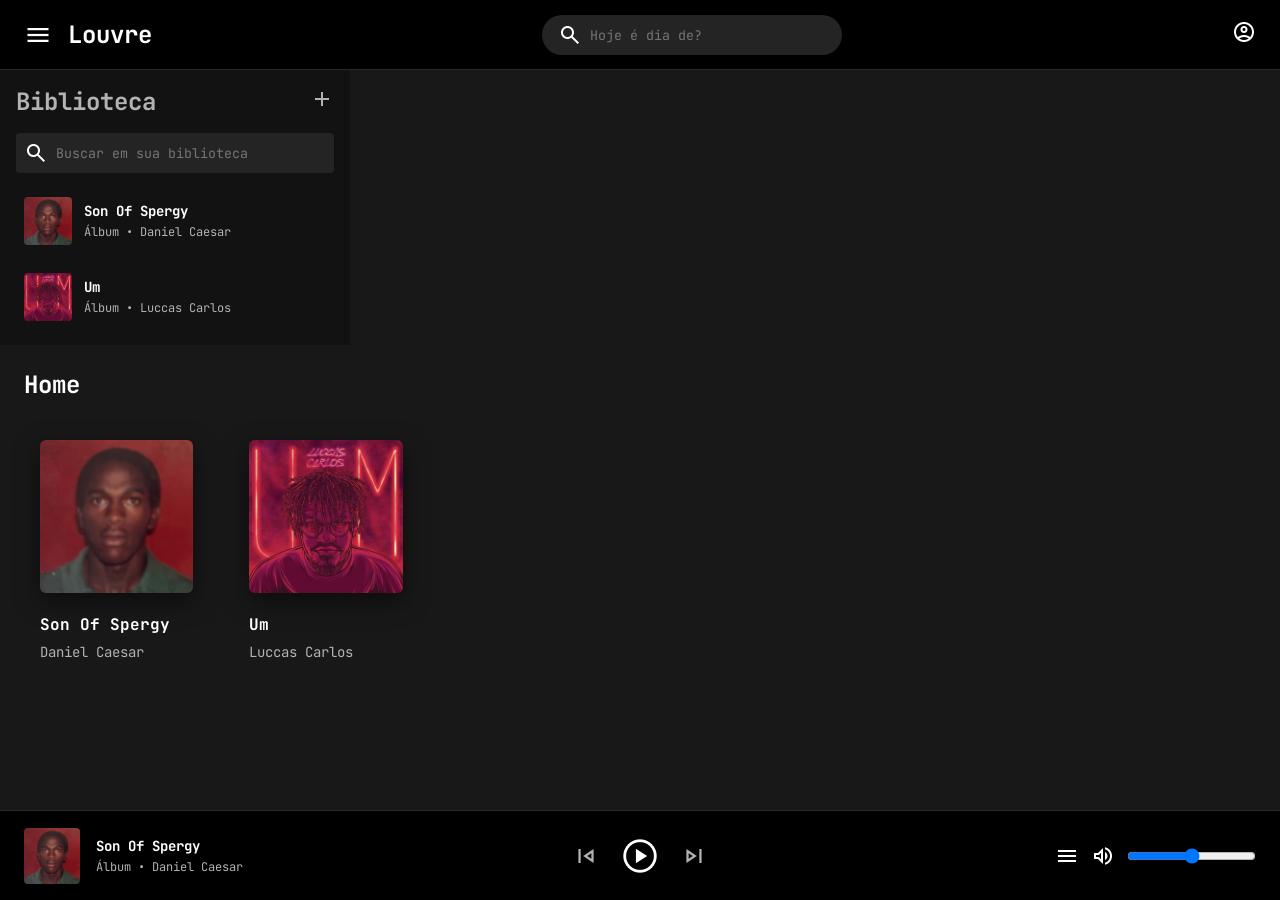
==== commit 3fdc83fd: "feat: extrai header, sidebar e footer para components carregados via fetch (WIP) Co-Authored-By: Cla" ====
--- a/index.html
+++ b/index.html
@@ -23,7 +23,7 @@
 <body>
     <div id="header-placeholder"></div>
 
-    <div class="container-principal">
+    <div class = "conteiner-principal">
 
         <div id="sidebar-placeholder"></div>
 
--- a/assets/css/style.css
+++ b/assets/css/style.css
@@ -24,7 +24,7 @@
     
     /* CUMPRE O REQUISITO: CSS GRID NO LAYOUT PRINCIPAL */
     display: grid;
-    grid-template-rows: 70px minmax(0, 1fr) 90px; /* Header | Meio | Footer (minmax(0) deixa o meio rolar por dentro) */
+    grid-template-rows: 70px 1fr 90px; /* Header | Meio | Footer */
 }
 
 /* Ocultar visualmente labels por acessibilidade */
@@ -136,7 +136,7 @@
    ======================================================== */
 .container-principal {
     display: flex;
-    min-height: 0;      /* permite que o miolo encolha e role por dentro */
+    height: 100%;
     overflow: hidden;
 }
 
@@ -144,7 +144,6 @@
 .biblioteca {
     background-color: var(--bg-biblioteca);
     width: 350px;
-    align-self: stretch; /* ocupa toda a altura do miolo */
     padding: 16px;
     display: flex;
     flex-direction: column;
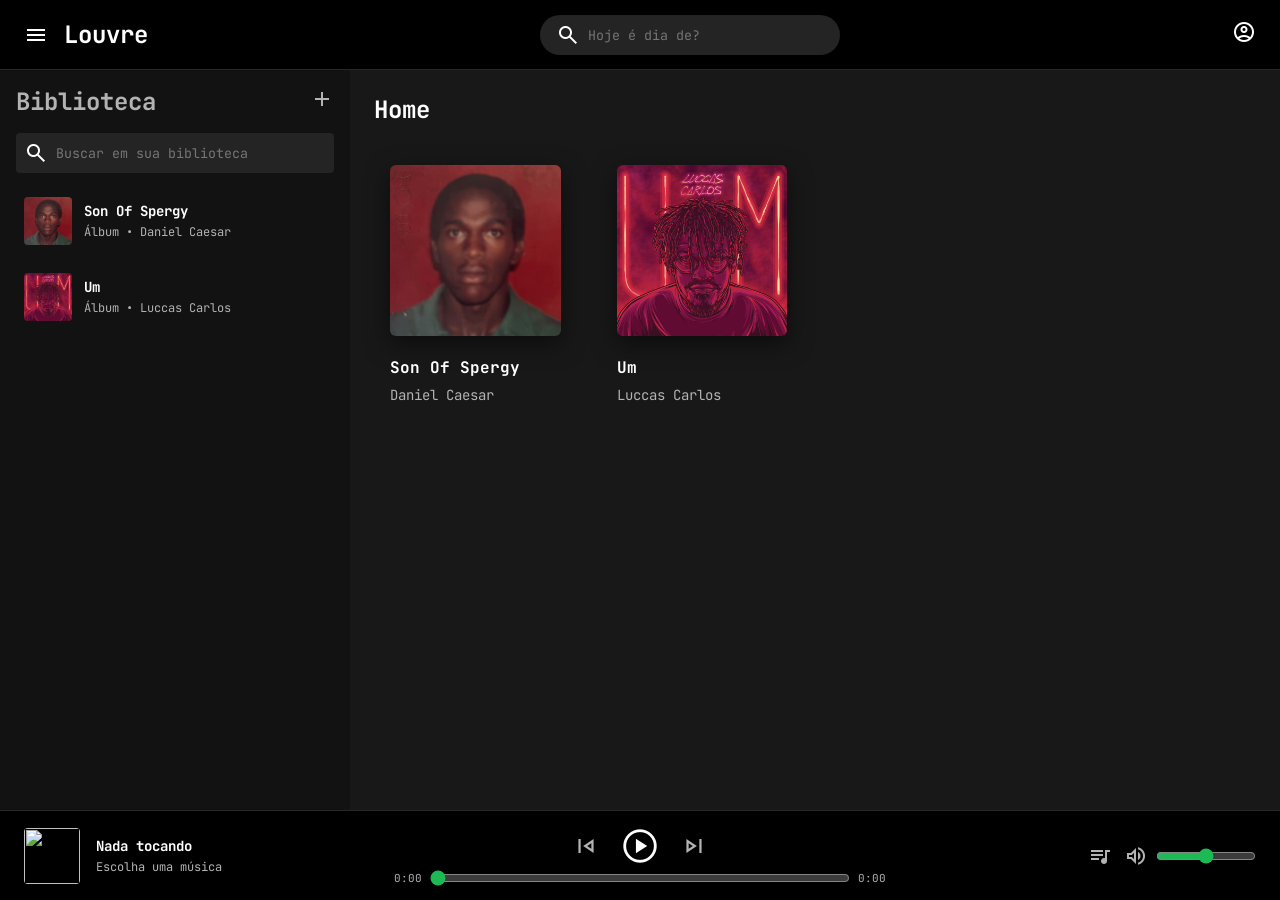
==== commit dc90f9a9: "Merge pull request #1 from LuisOtavioLima/feat/permanencia-components feat/JS-dados-interatividade" ====
--- a/index.html
+++ b/index.html
@@ -23,7 +23,7 @@
 <body>
     <div id="header-placeholder"></div>
 
-    <div class = "conteiner-principal">
+    <div class="container-principal">
 
         <div id="sidebar-placeholder"></div>
 
@@ -31,30 +31,18 @@
         <main class="sugestoes-louvre">
             <h2>Home</h2>
             
-            <div class="grid-cards">
-                <!-- Card Son of Spergy-->
-                <article class="card-album">
-                    <!-- O href aqui direciona para a nova página do álbum -->
-                    <a href="pages/son-of-spergy.html">
-                        <img src="assets/img/capa-son-of-spergy.jpg" alt="Capa Son of Spergy">
-                        <h3>Son Of Spergy</h3>
-                        <p>Daniel Caesar</p>
-                    </a>
-                </article>
-
-                <!-- Card Um -->
-                <article class="card-album">
-                    <a href="pages/um.html">
-                        <img src="assets/img/capa-um.jpg" alt="Capa Um">
-                        <h3>Um</h3>
-                        <p>Luccas Carlos</p>
-                    </a>
-                </article>
-            </div>
+            <!-- Os cards são criados por assets/js/home.js -->
+            <div class="grid-cards" id="grid-albuns"></div>
         </main>
     </div>
 
     <div id="footer-placeholder"></div>
+    <script src="assets/js/dados.js"></script>
+    <script src="assets/js/utils.js"></script>
+    <script src="assets/js/api.js"></script>
+    <script src="assets/js/player.js"></script>
+    <script src="assets/js/busca.js"></script>
+    <script src="assets/js/home.js"></script>
     <script src="assets/js/script.js"></script>
 </body>
 </html>
--- a/assets/css/style.css
+++ b/assets/css/style.css
@@ -1,455 +1,17 @@
-:root {
-    --bg-header-footer: #000000;   /* Preto absoluto */
-    --bg-biblioteca: #121212;      /* Cinza escuro */
-    --bg-principal: #181818;       /* Cinza menos escuro */
-    
-    --texto-primario: #ffffff;
-    --texto-secundario: #b3b3b3;
-    --cor-destaque: #1db954;       /* Verde subtil para hover/play */
-    --cor-perigo: #ff4d4d;
-}
+/* ==========================================================================
+   style.css — ponto de entrada. As páginas só carregam este arquivo, que
+   importa os demais. A ORDEM importa: quando duas regras têm o mesmo peso,
+   vale a que vem depois.
+   ========================================================================== */
 
-* {
-    margin: 0;
-    padding: 0;
-    box-sizing: border-box; /* Cumpre o requisito "Box Model" */
-}
-
-body {
-    font-family: 'JetBrains Mono', monospace;
-    background-color: var(--bg-principal);
-    color: var(--texto-primario);
-    height: 100vh;
-    overflow: hidden; /* Evita a barra de rolagem dupla */
-    
-    /* CUMPRE O REQUISITO: CSS GRID NO LAYOUT PRINCIPAL */
-    display: grid;
-    grid-template-rows: 70px 1fr 90px; /* Header | Meio | Footer */
-}
-
-/* Ocultar visualmente labels por acessibilidade */
-.sr-only {
-    position: absolute;
-    width: 1px;
-    height: 1px;
-    padding: 0;
-    margin: -1px;
-    overflow: hidden;
-    clip: rect(0, 0, 0, 0);
-    border: 0;
-}
-
-a {
-    color: inherit;
-    text-decoration: none;
-    transition: color 0.2s;
-}
-
-a:hover {
-    color: var(--cor-destaque);
-}
-
-/* ========================================================
-   HEADER & FOOTER (CUMPRE: Flexbox e Cor Preta Absoluta)
-   ======================================================== */
-.cabecalho, .rodape {
-    background-color: var(--bg-header-footer);
-    display: flex;
-    align-items: center;
-    justify-content: space-between;
-    padding: 0 24px;
-}
-
-.cabecalho {
-    border-bottom: 1px solid #282828;
-}
-
-.cabecalho h1 {
-    font-size: 24px;
-    font-weight: 700;
-}
-
-.barra-busca {
-    display: flex;
-    align-items: center;
-    background-color: #242424;
-    border-radius: 20px;
-    padding: 8px 16px;
-    width: 300px;
-}
-
-.barra-busca input, .busca-biblio-container input {
-    background: transparent;
-    border: none;
-    color: var(--texto-primario);
-    margin-left: 8px;
-    width: 100%;
-    font-family: inherit;
-}
-
-.barra-busca input:focus, .busca-biblio-container input:focus {
-    outline: none;
-}
-
-/* FOOTER (Player) */
-.rodape {
-    border-top: 1px solid #282828;
-}
-
-.tocando-agora {
-    display: flex;
-    align-items: center;
-    gap: 16px;
-    width: 30%;
-}
-
-.tocando-agora img {
-    width: 56px;
-    border-radius: 4px;
-}
-
-.player {
-    display: flex;
-    align-items: center;
-    gap: 20px;
-}
-
-.player span {
-    font-size: 28px;
-    cursor: pointer;
-    color: var(--texto-secundario);
-}
-
-.player span:hover { color: var(--texto-primario); }
-.player .play-btn { font-size: 40px; color: var(--texto-primario); }
-
-.controles {
-    display: flex;
-    align-items: center;
-    gap: 12px;
-    width: 30%;
-    justify-content: flex-end;
-}
-
-/* ========================================================
-   MIOLO DA PÁGINA (Sidebar + Main)
-   ======================================================== */
-.container-principal {
-    display: flex;
-    height: 100%;
-    overflow: hidden;
-}
-
-/* BIBLIOTECA LATERAL */
-.biblioteca {
-    background-color: var(--bg-biblioteca);
-    width: 350px;
-    padding: 16px;
-    display: flex;
-    flex-direction: column;
-    gap: 16px;
-    overflow-y: auto;
-}
-
-.cabecalho-biblioteca {
-    display: flex;
-    justify-content: space-between;
-    align-items: center;
-    color: var(--texto-secundario);
-}
-
-.busca-biblio-container {
-    display: flex;
-    background-color: #242424;
-    padding: 8px;
-    border-radius: 4px;
-}
-
-.lista-biblioteca {
-    list-style: none;
-    display: flex;
-    flex-direction: column;
-    gap: 12px;
-}
-
-.lista-biblioteca li {
-    display: flex;
-    align-items: center;
-    gap: 12px;
-    padding: 8px;
-    border-radius: 6px;
-    cursor: pointer;
-    transition: background 0.2s;
-}
-
-.lista-biblioteca li:hover {
-    background-color: #282828;
-}
-
-.lista-biblioteca img {
-    width: 48px;
-    border-radius: 4px;
-}
-
-.info-item .titulo {
-    font-weight: bold;
-    font-size: 14px;
-}
-
-.info-item .detalhes {
-    font-size: 12px;
-    color: var(--texto-secundario);
-    margin-top: 4px;
-}
-
-.sugestoes-louvre,
-.detalhes-album {
-    flex: 1;
-    background-color: var(--bg-principal);
-    padding: 24px;
-    overflow-y: auto;
-}
-
-.sugestoes-louvre h2 {
-    margin-bottom: 24px;
-}
-
-.grid-cards {
-    display: grid;
-    grid-template-columns: repeat(auto-fill, minmax(180px, 1fr));
-    gap: 24px;
-}
-
-.card-album {
-    background-color: #181818;
-    padding: 16px;
-    border-radius: 8px;
-    transition: background 0.3s;
-}
-
-.card-album:hover {
-    background-color: #282828;
-}
-
-.card-album img {
-    width: 100%;
-    border-radius: 6px;
-    margin-bottom: 16px;
-    box-shadow: 0 8px 24px rgba(0,0,0,0.5);
-}
-
-.card-album h3 {
-    font-size: 16px;
-    margin-bottom: 8px;
-    white-space: nowrap;
-    overflow: hidden;
-    text-overflow: ellipsis;
-}
-
-.card-album p {
-    font-size: 14px;
-    color: var(--texto-secundario);
-}
-
-.cabecalho-album-info {
-    display: flex;
-    align-items: flex-end;
-    gap: 24px;
-    margin-bottom: 32px;
-}
-
-.cabecalho-album-info img {
-    width: 200px;
-    box-shadow: 0 4px 30px rgba(0,0,0,0.5);
-}
-
-.textos-album h2 {
-    font-size: 64px;
-    margin: 8px 0;
-}
-
-.acoes-album {
-    display: flex;
-    align-items: center;
-    gap: 24px;
-    margin-bottom: 32px;
-}
-
-.play-grande {
-    font-size: 56px;
-    color: var(--cor-destaque);
-    cursor: pointer;
-}
-
-.tabela-faixas {
-    width: 100%;
-    border-collapse: collapse;
-    text-align: left;
-}
-
-.tabela-faixas th {
-    border-bottom: 1px solid #282828;
-    padding: 8px 16px;
-    color: var(--texto-secundario);
-    font-weight: normal;
-}
-
-.tabela-faixas td {
-    padding: 12px 16px;
-}
-
-.tabela-faixas tr:hover td {
-    background-color: rgba(255,255,255,0.1);
-    border-radius: 4px;
-}
-
-.nome-musica {
-    font-weight: bold;
-}
-
-.artistas-musica {
-    color: var(--texto-secundario);
-    font-size: 14px;
-}
-
-.area-cadastro {
-    width: 100%;
-    max-width: 800px;
-    margin: 0 auto;
-}
-
-.painel-formularios {
-    display: grid;
-    grid-template-columns: 1fr 1fr;
-    gap: 40px;
-    margin-top: 32px;
-}
-
-.grupo-input {
-    margin-bottom: 20px;
-    display: flex;
-    flex-direction: column;
-    gap: 8px;
-}
-
-.grupo-input label {
-    font-size: 14px;
-    color: var(--texto-secundario);
-}
-
-.grupo-input input {
-    padding: 12px;
-    border-radius: 4px;
-    border: 1px solid #333;
-    background-color: #242424;
-    color: white;
-    font-family: inherit;
-}
-
-.grupo-input input:focus {
-    border-color: var(--cor-destaque);
-    outline: none;
-}
-
-.btn-primario,
-.btn-secundario,
-.btn-icone {
-    padding: 10px 20px;
-    border-radius: 20px;
-    font-family: inherit;
-    font-weight: bold;
-    cursor: pointer;
-    border: none;
-    transition: 0.2s;
-}
-
-.btn-primario {
-    background-color: var(--cor-destaque);
-    color: black;
-}
-
-.btn-primario:hover {
-    transform: scale(1.05);
-}
-
-.btn-secundario {
-    background-color: transparent;
-    border: 1px solid #555;
-    color: white;
-}
-
-.btn-secundario:hover {
-    border-color: white;
-}
-
-.btn-icone {
-    padding: 6px;
-    border-radius: 50%;
-    display: flex;
-}
-
-.perigo {
-    color: var(--cor-perigo);
-}
-
-@media (max-width: 768px) {
-    .biblioteca {
-        display: none;
-    }
-
-    .painel-formularios {
-        grid-template-columns: 1fr;
-    }
-
-    .tocando-agora {
-        width: auto;
-    }
-
-    .tocando-agora .info-item {
-        display: none;
-    }
-
-    .controles {
-        display: none;
-    }
-
-    .barra-busca {
-        width: auto;
-        flex: 1;
-        margin: 0 16px;
-    }
-}
-
-/* Transição suave para o movimento */
-.biblioteca {
-    transition: width 0.3s ease;
-    width: 350px; /* Largura padrão definida na etapa 2 */
-}
-
-/* O estado quando a classe é ativada pelo JS */
-.biblioteca.recolhida {
-    width: 80px; 
-    align-items: center; /* Centraliza os ícones */
-}
-
-/* Esconde textos, barra de busca e títulos quando estiver recolhida */
-.biblioteca.recolhida h2,
-.biblioteca.recolhida .busca-biblio-container,
-.biblioteca.recolhida .info-item,
-.biblioteca.recolhida .acoes-biblio {
-    display: none;
-}
-
-/* Ajusta as imagens da lista para ficarem centralizadas */
-.biblioteca.recolhida .lista-biblioteca li {
-    padding: 8px 0;
-    justify-content: center;
-}
-
-/* Faz as divs de placeholder "desaparecerem" estruturalmente para o Grid e Flexbox funcionarem */
-#header-placeholder, 
-#sidebar-placeholder, 
-#footer-placeholder {
-    display: contents;
-}
-
+@import url("base.css");
+@import url("layout.css");
+@import url("componentes.css");
+@import url("formularios.css");
+@import url("header.css");
+@import url("biblioteca.css");
+@import url("home.css");
+@import url("album.css");
+@import url("cadastro.css");
+@import url("player.css");
+@import url("perfil.css");
